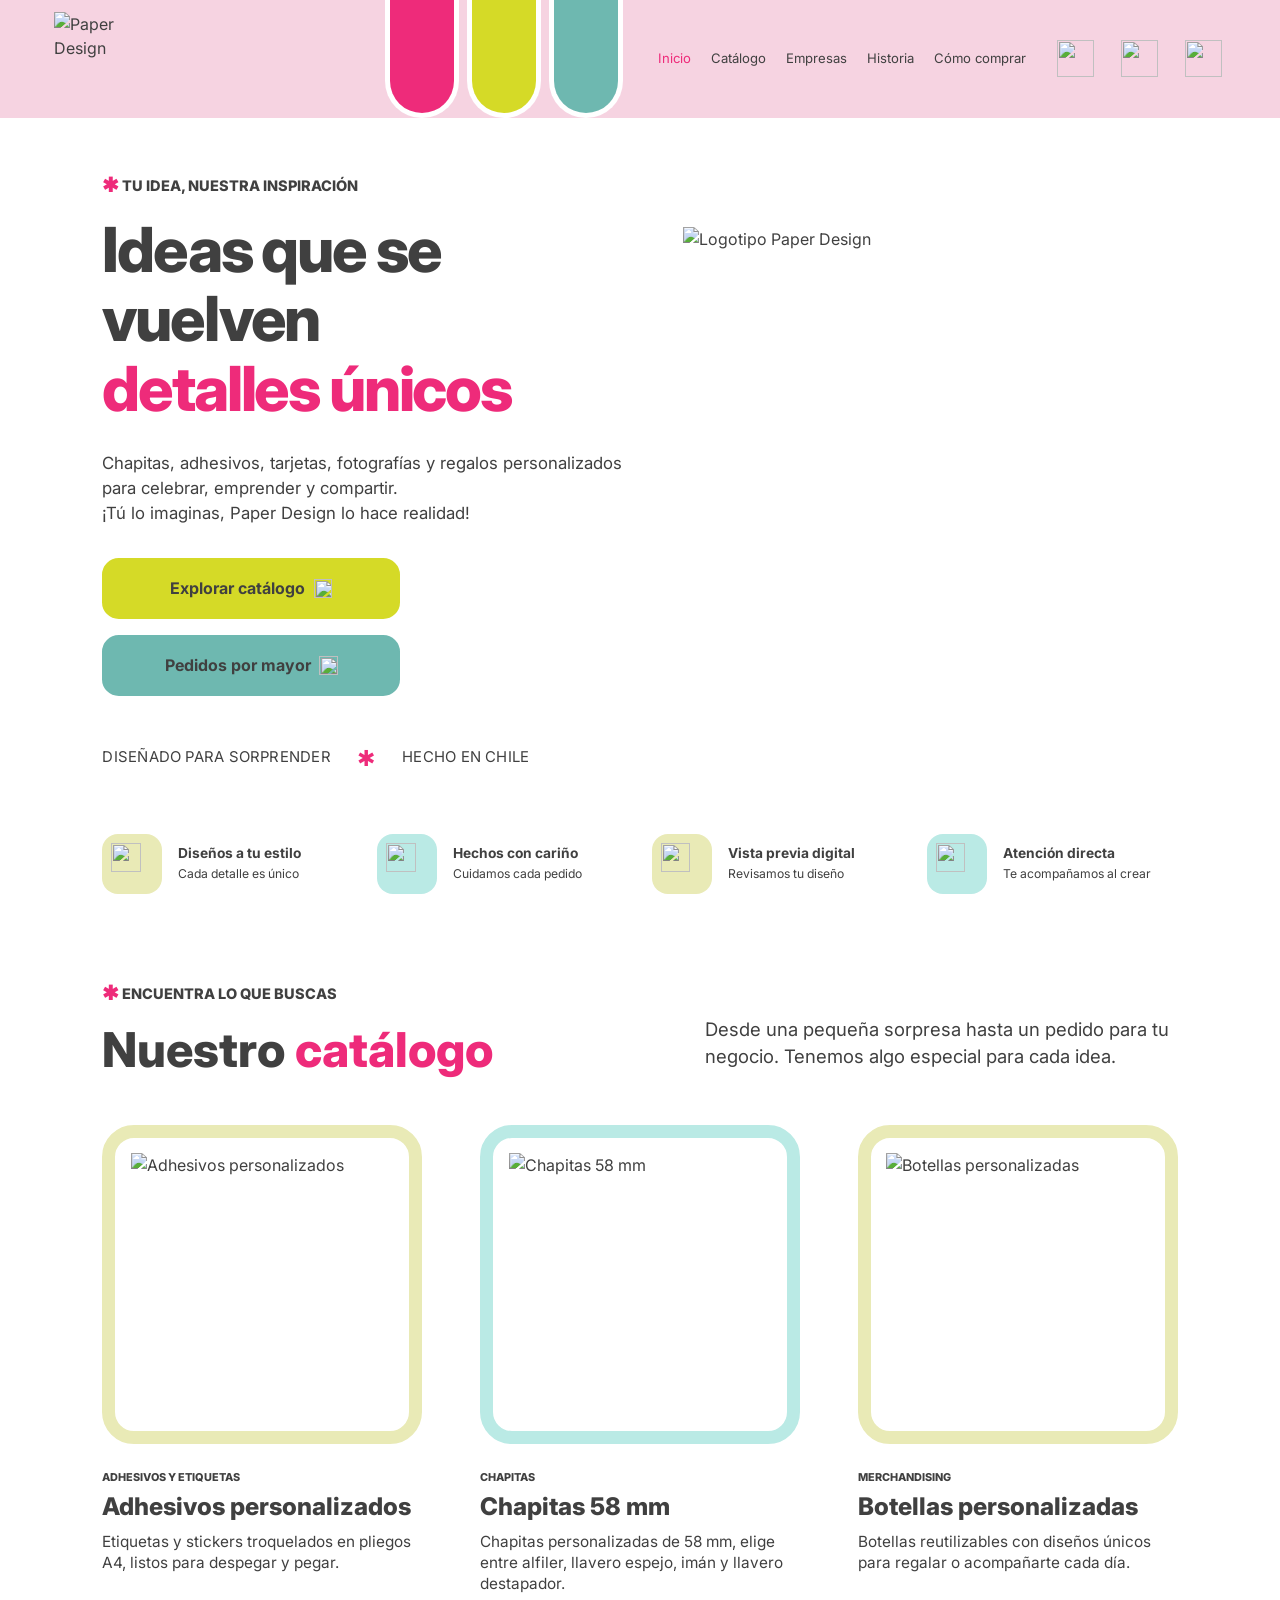
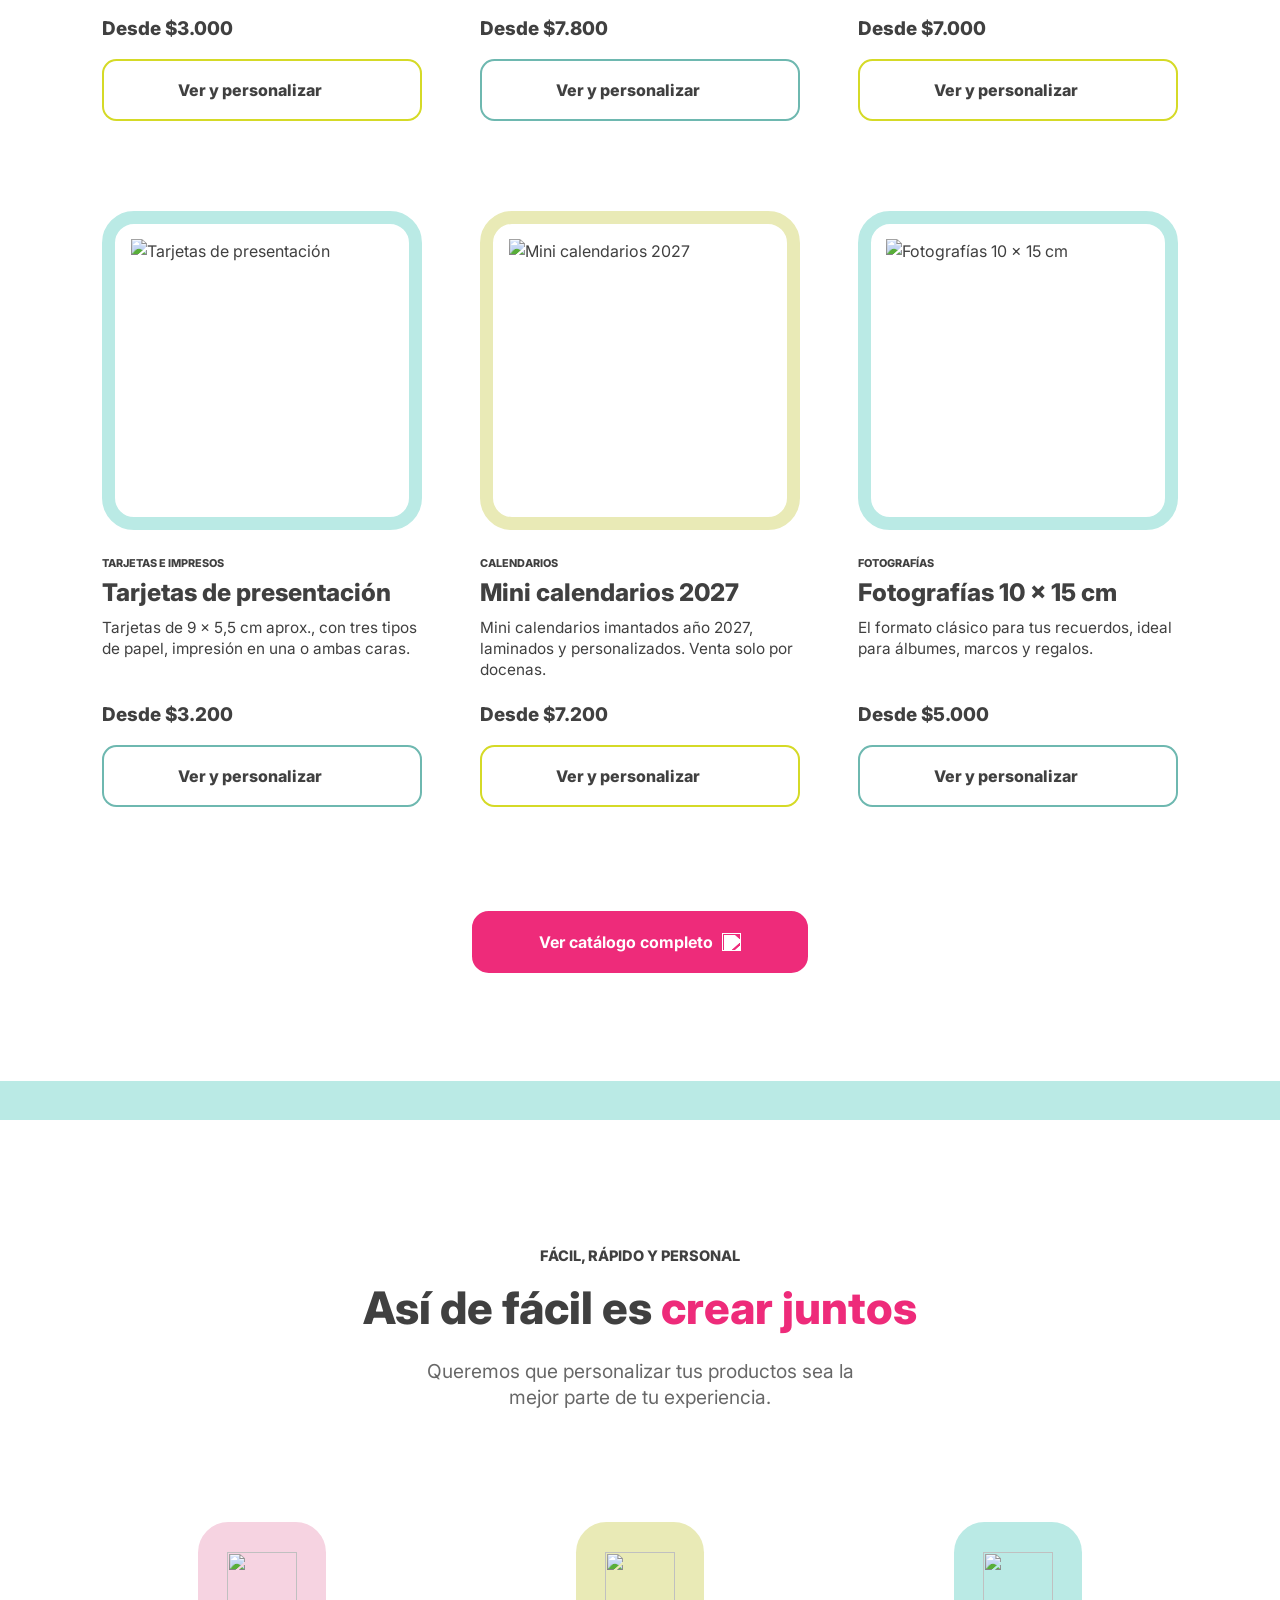
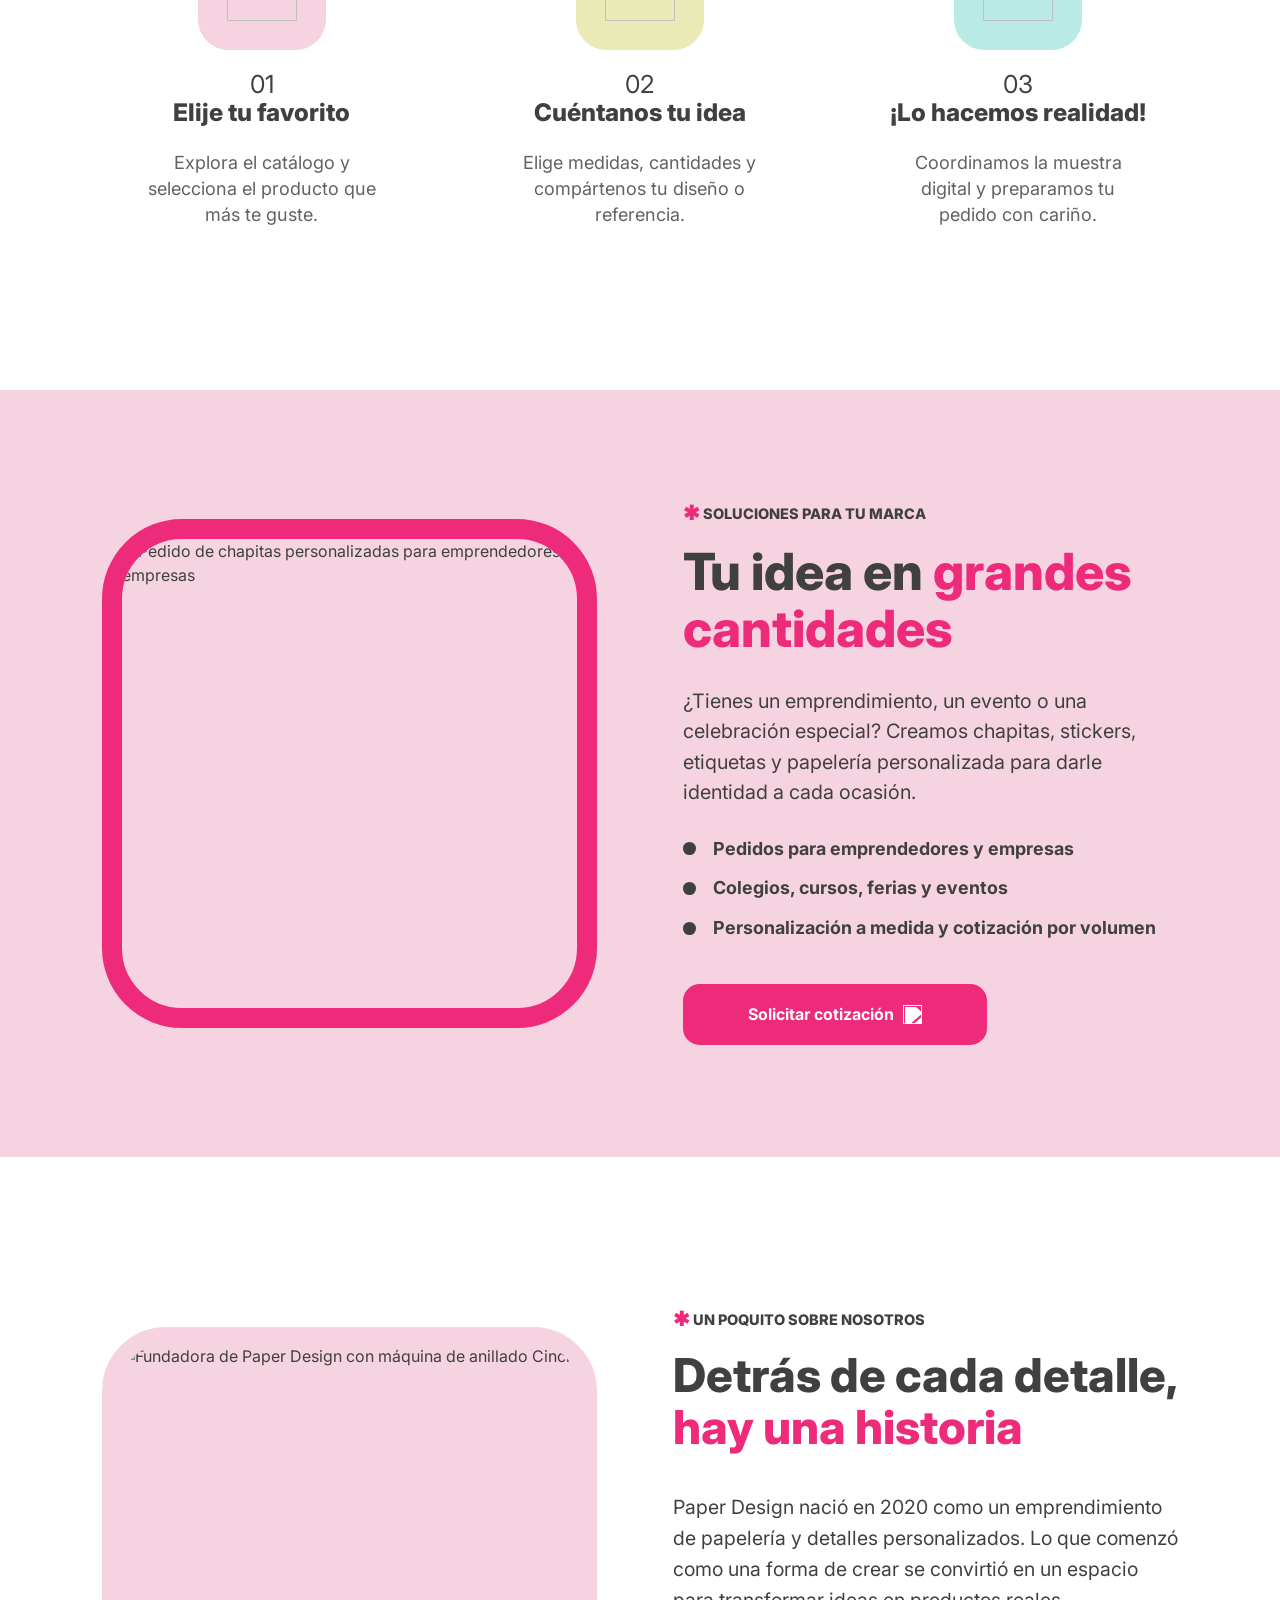
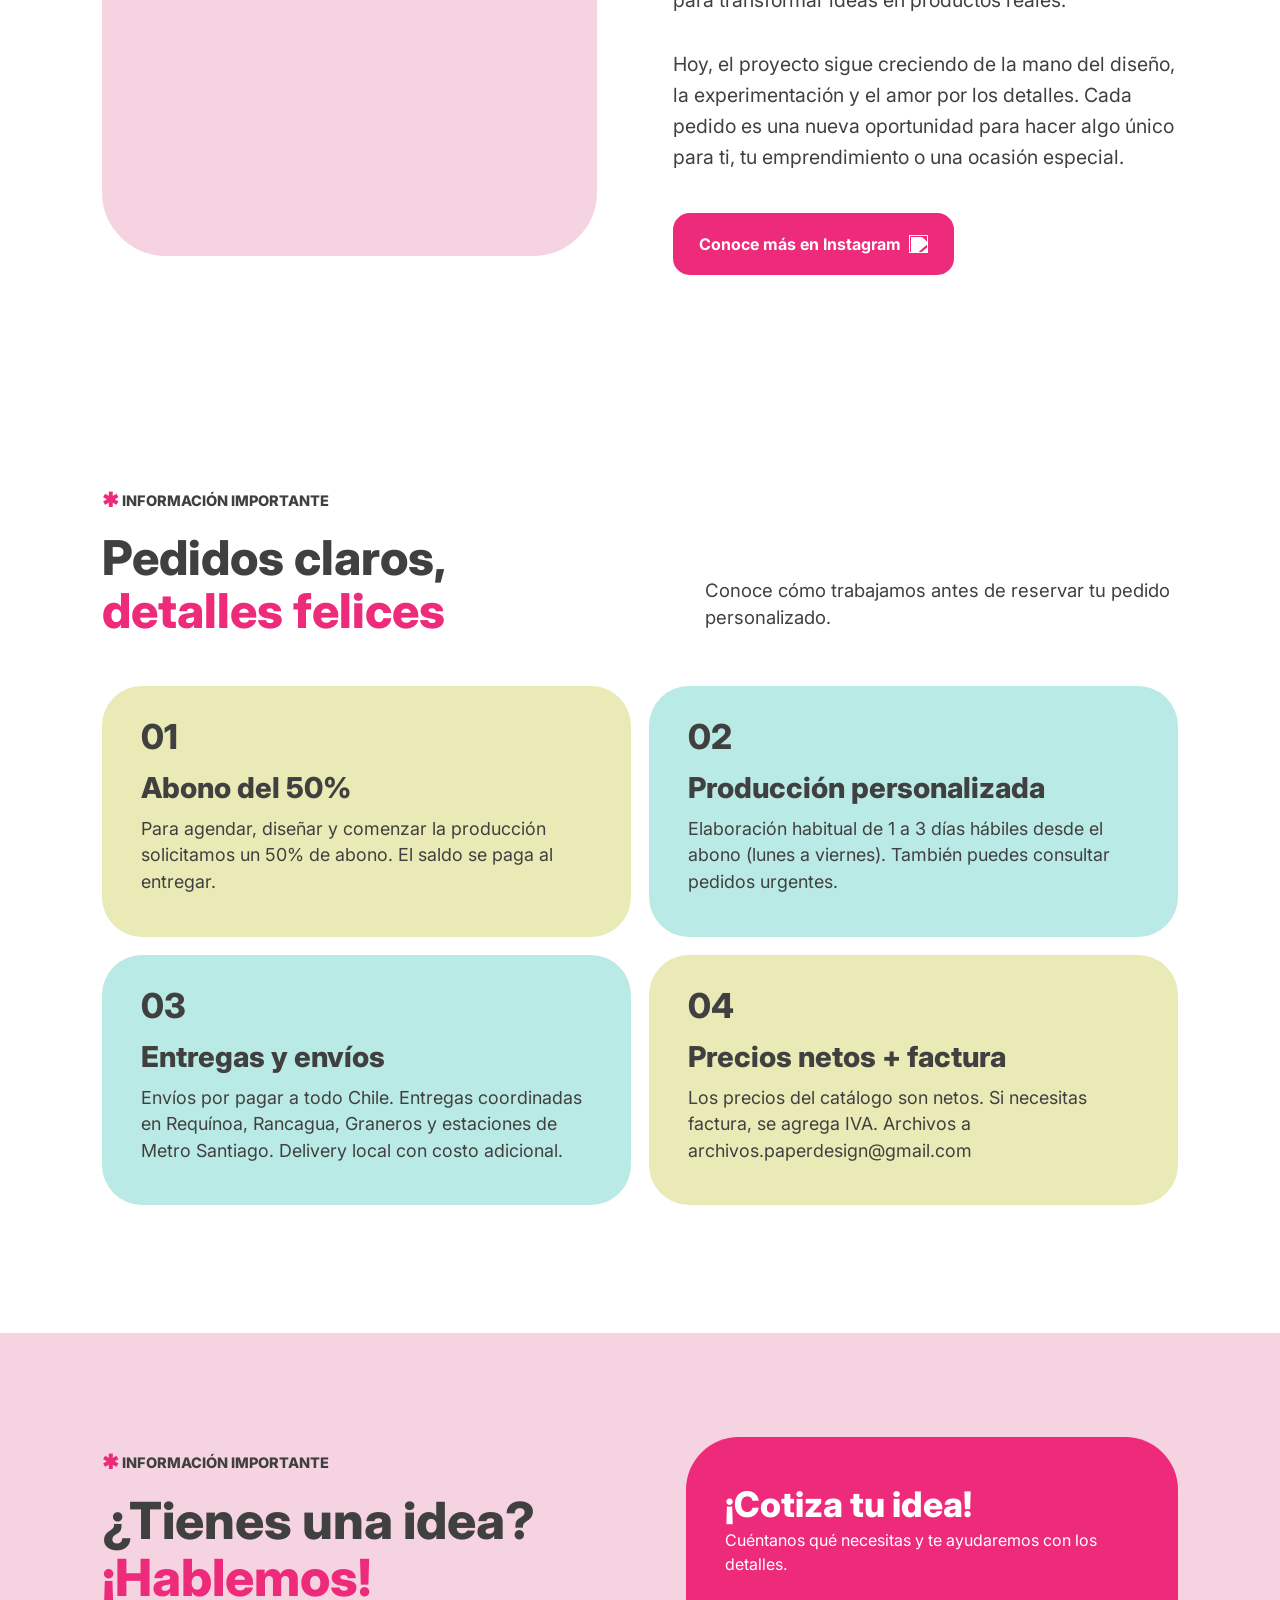
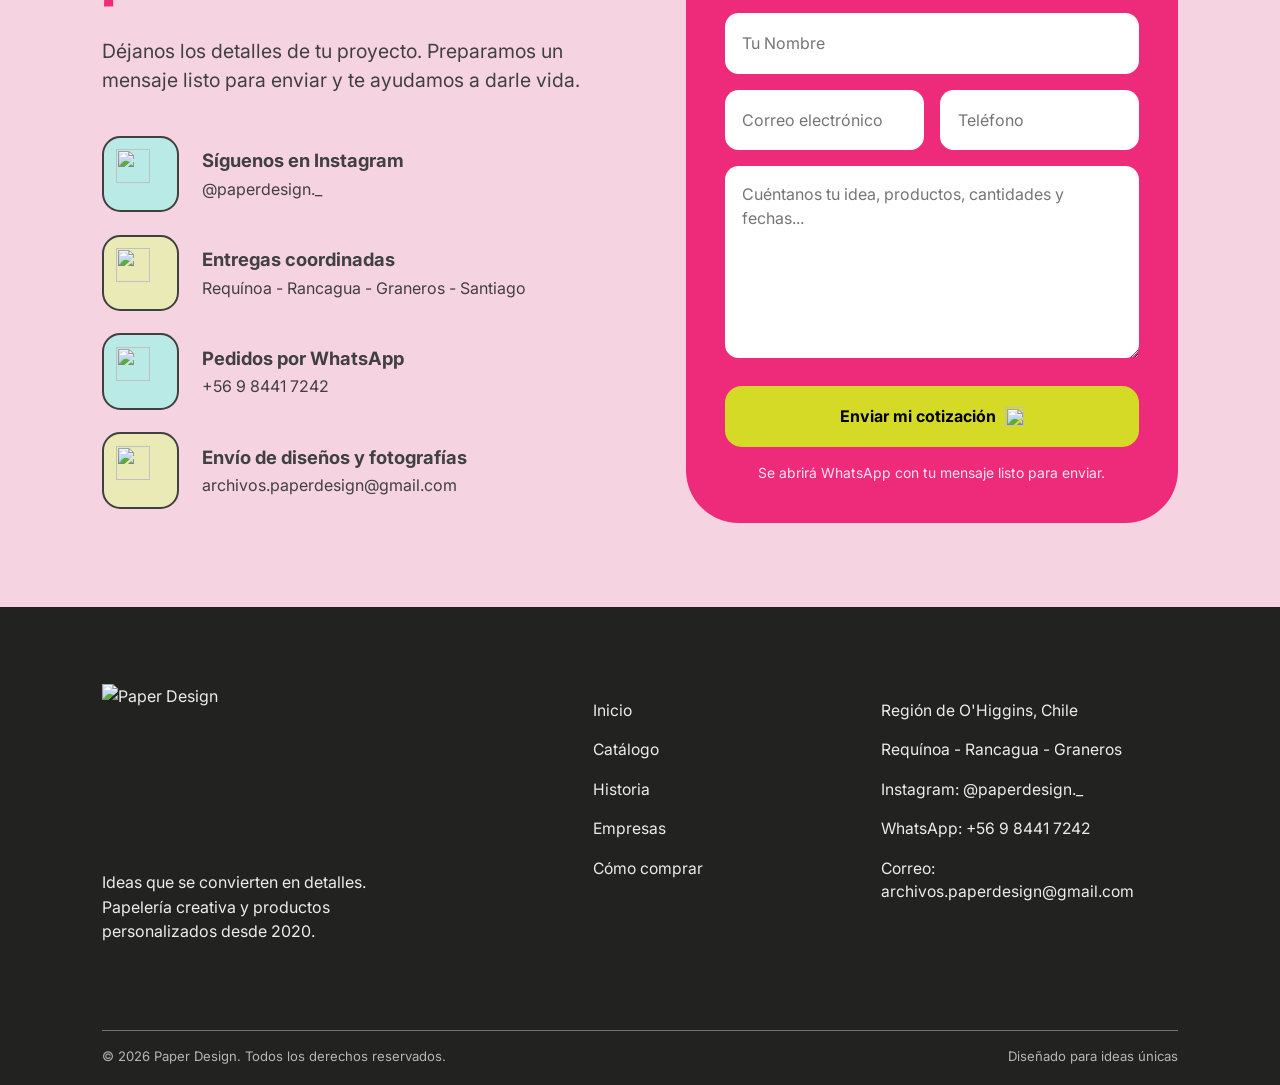
==== index.html @ 9eb29b2c "Examen Renata Arévalo Adjunto archivos de examen para Github Pages" ====
<!DOCTYPE html>
<html lang="es-CL">
<head>
  <meta charset="UTF-8">
  <meta name="viewport" content="width=device-width, initial-scale=1.0">
  <meta name="theme-color" content="#F6D3E1">
  <meta name="description" content="Paper Design, papelería creativa y productos personalizados desde 2020.">
  <title>Paper Design</title>
  <link rel="preconnect" href="https://fonts.googleapis.com">
  <link rel="preconnect" href="https://fonts.gstatic.com" crossorigin>
  <link href="https://fonts.googleapis.com/css2?family=Inter:wght@400;500;600;700;800;900&display=swap" rel="stylesheet">
  <link rel="stylesheet" href="style.css">
  <script src="script.js" defer></script>
</head>
<body>
  <a class="skip-link" href="#principal">Ir al contenido principal</a>
  <header class="site-header" id="cabecera">
    <div class="header-content">
      <a class="brand" href="#inicio" aria-label="Paper Design, inicio"><img src="assets/marca/logo-paper-design.png" alt="Paper Design"></a>
      <div class="header-tabs" aria-hidden="true"><span class="header-tab pink"></span><span class="header-tab yellow"></span><span class="header-tab blue"></span></div>
      <nav class="header-links" aria-label="Navegación principal">
        <a href="#inicio">Inicio</a><a href="#catalogo">Catálogo</a><a href="#empresas">Empresas</a><a href="#historia">Historia</a><a href="#como-comprar">Cómo comprar</a>
      </nav>
      <div class="header-icons">
        <button class="icon-control" type="button" id="search-open" aria-label="Buscar productos" title="Buscar productos"><img src="assets/iconos/lupa.png" alt=""></button>
        <button class="icon-control bag-control" type="button" id="quote-open" aria-label="Ver cotización" title="Ver cotización"><img src="assets/iconos/compras.png" alt=""><span id="cart-count" class="cart-count" hidden>0</span></button>
        <button class="icon-control" type="button" id="menu-open" aria-label="Abrir menú" aria-expanded="false" title="Menú"><img src="assets/iconos/hamburguesa.png" alt=""></button>
      </div>
    </div>
    <nav class="menu-panel" id="menu-panel" aria-label="Menú desplegable" hidden>
      <a href="#inicio">Inicio</a><a href="#catalogo">Catálogo</a><a href="#empresas">Empresas</a><a href="#historia">Historia</a><a href="#como-comprar">Cómo comprar</a>
    </nav>
  </header>

  <main id="principal">
    <div class="page-view" id="page-home" data-view="inicio">
      <section class="hero container" id="portada">
        <div class="hero-copy">
          <p class="kicker"><span class="asterisk-inline">✱</span> TU IDEA, NUESTRA INSPIRACIÓN</p>
          <h1>Ideas que se vuelven<br><span>detalles únicos</span></h1>
          <p class="hero-paragraph">Chapitas, adhesivos, tarjetas, fotografías y regalos personalizados para celebrar, emprender y compartir.<br>¡Tú lo imaginas, Paper Design lo hace realidad!</p>
          <div class="hero-actions">
            <a class="button solid-yellow" href="#catalogo">Explorar catálogo <img src="assets/iconos/flecha.png" alt=""></a>
            <a class="button solid-blue" href="#empresas">Pedidos por mayor <img src="assets/iconos/flecha.png" alt=""></a>
          </div>
          <p class="hero-epilogue">DISEÑADO PARA SORPRENDER <span>✱</span> HECHO EN CHILE</p>
        </div>
        <div class="hero-logo"><img src="assets/marca/logo-paper-design-4k.webp" alt="Logotipo Paper Design" width="4096" height="4096" fetchpriority="high" decoding="async"></div>
      </section>

      <section class="benefits container" aria-label="Nuestros valores">
        <div class="benefit"><span class="mini-icon yellow"><img src="assets/iconos/perfil.png" alt=""></span><div><strong>Diseños a tu estilo</strong><p>Cada detalle es único</p></div></div>
        <div class="benefit"><span class="mini-icon blue"><img src="assets/iconos/carino.png" alt=""></span><div><strong>Hechos con cariño</strong><p>Cuidamos cada pedido</p></div></div>
        <div class="benefit"><span class="mini-icon yellow"><img src="assets/iconos/revision.png" alt=""></span><div><strong>Vista previa digital</strong><p>Revisamos tu diseño</p></div></div>
        <div class="benefit"><span class="mini-icon blue"><img src="assets/iconos/conjunto.png" alt=""></span><div><strong>Atención directa</strong><p>Te acompañamos al crear</p></div></div>
      </section>

      <section class="catalog-block container" id="catalogo-destacado">
        <div class="section-title-row"><div><p class="kicker"><span class="asterisk-inline">✱</span> ENCUENTRA LO QUE BUSCAS</p><h2>Nuestro <span>catálogo</span></h2></div><p>Desde una pequeña sorpresa hasta un pedido para tu negocio. Tenemos algo especial para cada idea.</p></div>
        <div class="product-grid" id="home-products"></div>
        <div class="center-action"><a class="button solid-pink" href="#catalogo">Ver catálogo completo <img src="assets/iconos/flecha.png" alt=""></a></div>
      </section>

      <div class="turquoise-divider" aria-hidden="true"></div>

      <section class="process-section container" id="proceso">
        <p class="kicker">FÁCIL, RÁPIDO Y PERSONAL</p>
        <h2>Así de fácil es <span>crear juntos</span></h2>
        <p class="section-subtitle">Queremos que personalizar tus productos sea la<br> mejor parte de tu experiencia.</p>
        <div class="process-grid">
          <article class="process-step"><span class="process-icon rose"><img src="assets/iconos/elegir.png" alt=""></span><span class="process-number">01</span><h3>Elije tu favorito</h3><p>Explora el catálogo y selecciona el producto que más te guste.</p></article>
          <article class="process-step"><span class="process-icon yellow"><img src="assets/iconos/idear.png" alt=""></span><span class="process-number">02</span><h3>Cuéntanos tu idea</h3><p>Elige medidas, cantidades y compártenos tu diseño o referencia.</p></article>
          <article class="process-step"><span class="process-icon blue"><img src="assets/iconos/crear.png" alt=""></span><span class="process-number">03</span><h3>¡Lo hacemos realidad!</h3><p>Coordinamos la muestra digital y preparamos tu pedido con cariño.</p></article>
        </div>
      </section>

      <section class="enterprise-section" id="empresas">
        <div class="container enterprise-grid">
          <div class="enterprise-image"><img src="assets/marca/empresas-chapitas.png" alt="Pedido de chapitas personalizadas para emprendedores y empresas" loading="lazy"></div>
          <div class="enterprise-text"><p class="kicker"><span class="asterisk-inline">✱</span> SOLUCIONES PARA TU MARCA</p><h2>Tu idea en <span>grandes cantidades</span></h2><p>¿Tienes un emprendimiento, un evento o una celebración especial? Creamos chapitas, stickers, etiquetas y papelería personalizada para darle identidad a cada ocasión.</p><ul><li>Pedidos para emprendedores y empresas</li><li>Colegios, cursos, ferias y eventos</li><li>Personalización a medida y cotización por volumen</li></ul><a class="button solid-pink" href="#contacto">Solicitar cotización <img src="assets/iconos/flecha.png" alt=""></a></div>
        </div>
      </section>

      <section class="story-section container" id="historia">
        <div class="story-image"><img src="assets/marca/historia-renata.png" alt="Fundadora de Paper Design con máquina de anillado Cinch" loading="lazy"></div>
        <div class="story-text"><p class="kicker"><span class="asterisk-inline">✱</span> UN POQUITO SOBRE NOSOTROS</p><h2>Detrás de cada detalle,<br><span>hay una historia</span></h2><p>Paper Design nació en 2020 como un emprendimiento de papelería y detalles personalizados. Lo que comenzó como una forma de crear se convirtió en un espacio para transformar ideas en productos reales.</p><p>Hoy, el proyecto sigue creciendo de la mano del diseño, la experimentación y el amor por los detalles. Cada pedido es una nueva oportunidad para hacer algo único para ti, tu emprendimiento o una ocasión especial.</p><a class="button solid-pink" href="https://www.instagram.com/paperdesign._/" target="_blank" rel="noopener noreferrer">Conoce más en Instagram <img src="assets/iconos/flecha.png" alt=""></a></div>
      </section>

      <section class="buying-section container" id="como-comprar">
        <div class="section-title-row"><div><p class="kicker"><span class="asterisk-inline">✱</span> INFORMACIÓN IMPORTANTE</p><h2>Pedidos claros,<br><span>detalles felices</span></h2></div><p>Conoce cómo trabajamos antes de reservar tu pedido personalizado.</p></div>
        <div class="buying-grid">
          <article class="buying-card yellow"><span>01</span><h3>Abono del 50%</h3><p>Para agendar, diseñar y comenzar la producción solicitamos un 50% de abono. El saldo se paga al entregar.</p></article>
          <article class="buying-card blue"><span>02</span><h3>Producción personalizada</h3><p>Elaboración habitual de 1 a 3 días hábiles desde el abono (lunes a viernes). También puedes consultar pedidos urgentes.</p></article>
          <article class="buying-card blue"><span>03</span><h3>Entregas y envíos</h3><p>Envíos por pagar a todo Chile. Entregas coordinadas en Requínoa, Rancagua, Graneros y estaciones de Metro Santiago. Delivery local con costo adicional.</p></article>
          <article class="buying-card yellow"><span>04</span><h3>Precios netos + factura</h3><p>Los precios del catálogo son netos. Si necesitas factura, se agrega IVA. Archivos a archivos.paperdesign@gmail.com</p></article>
        </div>
      </section>
    </div>

    <div class="page-view" id="page-catalog" data-view="catalogo" hidden>
      <section class="catalog-block container full-catalog">
        <div class="section-title-row"><div><p class="kicker"><span class="asterisk-inline">✱</span> ENCUENTRA LO QUE BUSCAS</p><h1>Nuestro <span>catálogo</span></h1></div><p>Desde una pequeña sorpresa hasta un pedido para tu negocio. Tenemos algo especial para cada idea.</p></div>
        <div class="product-grid" id="catalog-products"></div>
      </section>
    </div>

    <div class="page-view" id="page-product" data-view="producto" hidden>
      <section class="product-detail container">
        <div class="detail-layout">
          <div class="detail-image-frame"><img id="detail-image" src="assets/productos/10.png" alt="Adhesivos personalizados"></div>
          <div class="detail-info"><h1 id="detail-title">Adhesivos Personalizados</h1><p id="detail-description" class="detail-description"></p><div id="detail-options" class="detail-options"></div><div class="detail-purchase"><div><span>Precio estimado</span><strong id="detail-price">$4.000</strong></div><button class="button solid-yellow" type="button" id="detail-add">Añadir a cotización</button></div><small id="detail-helper">Valor estimado del conjunto seleccionado.</small></div>
        </div>
      </section>
    </div>

    <section class="contact-section" id="contacto">
      <div class="container contact-grid">
        <div class="contact-text"><p class="kicker"><span class="asterisk-inline">✱</span> INFORMACIÓN IMPORTANTE</p><h2>¿Tienes una idea?<br><span>¡Hablemos!</span></h2><p>Déjanos los detalles de tu proyecto. Preparamos un mensaje listo para enviar y te ayudamos a darle vida.</p>
          <div class="contact-details">
            <a href="https://www.instagram.com/paperdesign._/" target="_blank" rel="noopener noreferrer"><span class="contact-icon blue"><img src="assets/iconos/instagram.png" alt=""></span><span><strong>Síguenos en Instagram</strong><small>@paperdesign._</small></span></a>
            <div><span class="contact-icon yellow"><img src="assets/iconos/ubicacion.png" alt=""></span><span><strong>Entregas coordinadas</strong><small>Requínoa - Rancagua - Graneros - Santiago</small></span></div>
            <a href="https://wa.me/56984417242" target="_blank" rel="noopener noreferrer"><span class="contact-icon blue"><img src="assets/iconos/whatsapp.png" alt=""></span><span><strong>Pedidos por WhatsApp</strong><small>+56 9 8441 7242</small></span></a>
            <a href="mailto:archivos.paperdesign@gmail.com"><span class="contact-icon yellow"><img src="assets/iconos/gmail.png" alt=""></span><span><strong>Envío de diseños y fotografías</strong><small>archivos.paperdesign@gmail.com</small></span></a>
          </div>
        </div>
        <form class="contact-form" id="contact-form">
          <h3>¡Cotiza tu idea!</h3><p>Cuéntanos qué necesitas y te ayudaremos con los detalles.</p>
          <label for="contact-name" class="sr-only">Tu nombre</label><input id="contact-name" type="text" autocomplete="name" name="nombre" required placeholder="Tu Nombre">
          <div class="form-row"><label class="sr-only" for="contact-email">Correo electrónico</label><input id="contact-email" name="email" type="email" autocomplete="email" required placeholder="Correo electrónico"><label class="sr-only" for="contact-phone">Teléfono</label><input id="contact-phone" name="telefono" type="tel" autocomplete="tel" placeholder="Teléfono"></div>
          <label for="contact-message" class="sr-only">Cuéntanos tu idea</label><textarea id="contact-message" name="mensaje" rows="5" required placeholder="Cuéntanos tu idea, productos, cantidades y fechas..."></textarea>
          <button class="button solid-yellow" type="submit">Enviar mi cotización <img src="assets/iconos/flecha.png" alt=""></button>
          <p class="form-note">Se abrirá WhatsApp con tu mensaje listo para enviar.</p>
        </form>
      </div>
    </section>
  </main>

  <footer class="site-footer">
    <div class="container footer-grid"><div class="footer-brand"><a href="#inicio" aria-label="Paper Design, inicio"><img src="assets/marca/logo-paper-design.png" alt="Paper Design"></a><p>Ideas que se convierten en detalles.<br>Papelería creativa y productos<br>personalizados desde 2020.</p></div><nav class="footer-col" aria-label="Enlaces"><a href="#inicio">Inicio</a><a href="#catalogo">Catálogo</a><a href="#historia">Historia</a><a href="#empresas">Empresas</a><a href="#como-comprar">Cómo comprar</a></nav><div class="footer-col"><span>Región de O'Higgins, Chile</span><span>Requínoa - Rancagua - Graneros</span><a href="https://www.instagram.com/paperdesign._/" target="_blank" rel="noopener noreferrer">Instagram: @paperdesign._</a><a href="https://wa.me/56984417242" target="_blank" rel="noopener noreferrer">WhatsApp: +56 9 8441 7242</a><a href="mailto:archivos.paperdesign@gmail.com">Correo: archivos.paperdesign@gmail.com</a></div></div>
    <div class="container footer-bottom"><span>© 2026 Paper Design. Todos los derechos reservados.</span><span>Diseñado para ideas únicas</span></div>
  </footer>

  <div class="overlay" id="search-modal" hidden><div class="overlay-bg" data-close="search"></div><section class="search-dialog" role="dialog" aria-modal="true" aria-labelledby="search-title"><div class="dialog-heading"><h2 id="search-title">Buscar productos</h2><button type="button" class="close-control" data-close="search" aria-label="Cerrar">×</button></div><input type="search" id="search-input" placeholder="¿Qué estás buscando?" aria-label="Buscar productos"><div id="search-results" class="search-results"></div></section></div>
  <div class="overlay" id="quote-modal" hidden><div class="overlay-bg" data-close="quote"></div><aside class="quote-dialog" role="dialog" aria-modal="true" aria-labelledby="quote-title"><div class="dialog-heading"><h2 id="quote-title">Mi cotización</h2><button type="button" class="close-control" data-close="quote" aria-label="Cerrar">×</button></div><div id="quote-items" class="quote-items"></div><div class="quote-summary"><div class="quote-total"><span>Total estimado</span><strong id="quote-total">$0</strong></div><label for="quote-notes">Indicaciones especiales</label><textarea id="quote-notes" rows="3" placeholder="Colores, diseños, fecha..."></textarea><button class="button solid-yellow" type="button" id="quote-send">Enviar cotización por WhatsApp</button></div></aside></div>
  <div id="toast" class="toast" role="status" aria-live="polite" hidden></div>
</body>
</html>
---- style.css ----
:root {
  --pink: #EE2B7A;
  --yellow: #D5DA27;
  --blue: #6EB8B0;
  --rose: #F6D3E1;
  --pale-yellow: #E9EAB6;
  --pale-blue: #BAEAE5;
  --ink: #404040;
  --white: #FFFFFF;
  --font-text: 'Inter', Arial, sans-serif;
  --font-heading: 'Inter', Arial, sans-serif;
  --max-width: 88rem;
  --header-height: 7.35rem;
}
*, *::before, *::after { box-sizing: border-box; }
html { scroll-behavior: smooth; scroll-padding-top: calc(var(--header-height) + 1.2rem); }
body { margin: 0; color: var(--ink); background: var(--white); font: 400 1rem/1.5 var(--font-text); }
button, input, textarea { font: inherit; }
button { cursor: pointer; }
a { color: inherit; text-decoration: none; }
img { display: block; max-width: 100%; }
h1, h2, h3, p { margin-top: 0; }
h1, h2, h3 { line-height: 1.12; }
[hidden] { display: none !important; }
.container { width: min(calc(100% - 16%), var(--max-width)); margin-inline: auto; }
.sr-only, .skip-link:not(:focus) { position: absolute; width: 1px; height: 1px; overflow: hidden; clip: rect(0,0,0,0); white-space: nowrap; }
.skip-link:focus { position: fixed; z-index: 200; inset: 0 auto auto 0; padding: 1rem; background: var(--yellow); }
:focus-visible { outline: .18rem solid var(--pink); outline-offset: .2rem; }

.site-header { position: sticky; top: 0; width: 100%; height: var(--header-height); z-index: 100; background: var(--rose); }
.header-content { width: min(calc(100% - 8.5%), 100rem); height: 100%; margin: auto; display: flex; align-items: center; gap: 1rem; position: relative; }
.brand { display: grid; place-items: center; flex: 0 0 auto; position: relative; z-index: 3; }
.brand img { width: 5.8rem; aspect-ratio: 1; object-fit: contain; }
.header-tabs { display: flex; align-self: flex-start; position: absolute; left: 28.2%; height: 100%; gap: .48rem; }
.header-tab { display: block; width: 4.65rem; height: 100%; max-height: 9.3rem; border: .35rem solid var(--white); border-top: 0; border-radius: 0 0 3.1rem 3.1rem; }
.header-tab.pink { background: var(--pink); }
.header-tab.yellow { background: var(--yellow); }
.header-tab.blue { background: var(--blue); }
.header-links { display: flex; margin-left: auto; align-items: center; gap: clamp(.65rem, 1.55vw, 2.05rem); height: 100%; padding-right: .7rem; }
.header-links a { white-space: nowrap; font-size: clamp(.82rem, .94vw, 1rem); transition: color .18s ease; }
.header-links a:hover, .header-links a.is-current { color: var(--pink); }
.header-icons { display: flex; gap: 1.2rem; align-items: center; }
.icon-control { position: relative; display: grid; place-items: center; padding: .17rem; width: 2.8rem; height: 3rem; background: transparent; border: 0; border-radius: .4rem; transition: transform .18s, background .18s; }
.icon-control img { width: 2.3rem; height: 2.3rem; object-fit: contain; }
.icon-control:hover { transform: translateY(-.12rem); background: rgba(255,255,255,.4); }
.cart-count { position: absolute; background: var(--pink); color: white; font: 700 .68rem var(--font-text); min-width: 1.12rem; height: 1.12rem; border-radius: 50%; top: -.15rem; right: -.2rem; display: grid; place-items: center; }
.menu-panel { position: absolute; right: 3%; top: calc(100% - .3rem); width: 17rem; padding: .9rem; border: .08rem solid #ebc1d0; background: white; box-shadow: 0 .8rem 2.3rem #2020201c; border-radius: 0 0 1.5rem 1.5rem; }
.menu-panel a { display: block; padding: .7rem .85rem; border-radius: .7rem; }
.menu-panel a:hover { color: var(--pink); background: var(--rose); }

.button { border: .17rem solid transparent; display: inline-flex; align-items: center; justify-content: center; gap: .55rem; min-height: 3.85rem; padding: .95rem 1.5rem; border-radius: 1.05rem; font-weight: 700; line-height: 1.15; text-align: center; cursor: pointer; transition: background .2s ease, border-color .2s ease, transform .2s ease, box-shadow .2s ease; }
.button img { width: 1.15rem; height: 1.15rem; object-fit: contain; }
.button:hover { background: white; transform: translateY(-.11rem); }
.button:active { transform: translateY(.05rem); }
.solid-yellow { background: var(--yellow); border-color: var(--yellow); }
.solid-yellow:hover { border-color: var(--yellow); }
.solid-blue { background: var(--blue); border-color: var(--blue); }
.solid-blue:hover { border-color: var(--blue); }
.solid-pink { background: var(--pink); border-color: var(--pink); color: white; }
.solid-pink img { filter: brightness(0) invert(1); }
.solid-pink:hover { color: var(--pink); border-color: var(--pink); }
.solid-pink:hover img { filter: none; }
.kicker { color: var(--ink); font-size: .91rem; font-weight: 800; margin-bottom: 1.1rem; line-height: 1.2; }
.asterisk-inline { display: inline; font-size: 1.35em; color: var(--pink); vertical-align: -.06em; }
h1, h2, h3 { font-family: var(--font-heading); font-weight: 800; }
h1 span, h2 span { color: var(--pink); }

.hero { min-height: 0; padding-block: 3.5rem 2.7rem; display: grid; grid-template-columns: minmax(0,1fr) minmax(20rem,.95fr); align-items: center; gap: 5.5%; }
.hero h1 { margin-bottom: 1.75rem; font-size: clamp(3rem, 4.85vw, 5.45rem); letter-spacing: -.035em; }
.hero-paragraph { font-size: clamp(1.05rem, 1.2vw, 1.36rem); max-width: 40.5rem; line-height: 1.48; margin-bottom: 2rem; }
.hero-actions { display: flex; flex-direction: column; align-items: flex-start; gap: .95rem; margin-bottom: 2.8rem; }
.hero-actions .button { min-width: 18.6rem; }
.hero-epilogue { font-size: .93rem; letter-spacing: .015em; margin: 0; }
.hero-epilogue span { color: var(--pink); padding-inline: 1.4rem; font-size: 1.4rem; vertical-align: middle; }
.hero-logo { display: flex; align-items: center; justify-content: center; }
.hero-logo img { width: min(100%, 33rem); height: auto; aspect-ratio: 1 / 1; object-fit: contain; }

.benefits { padding-block: 1rem 3.1rem; display: grid; grid-template-columns: repeat(4, 1fr); gap: 1.5rem; }
.benefit { display: flex; align-items: center; gap: 1rem; min-width: 0; }
.benefit strong { display: block; font-size: clamp(.86rem, 1.04vw, 1.12rem); line-height: 1.22; }
.benefit p { font-size: clamp(.76rem, .93vw, .98rem); margin: .22rem 0 0; }
.mini-icon { width: 3.75rem; height: 3.75rem; flex: 0 0 3.75rem; display: grid; place-items: center; border-radius: 1rem; }
.mini-icon img { width: 70%; height: 70%; object-fit: contain; }
.yellow { background: var(--pale-yellow); }
.blue { background: var(--pale-blue); }
.rose { background: var(--rose); }

.section-title-row { display: flex; align-items: flex-end; justify-content: space-between; gap: 4rem; margin-bottom: 3rem; }
.section-title-row h1, .section-title-row h2 { font-size: clamp(2.8rem, 3.75vw, 4.7rem); margin: 0; }
.section-title-row > p { margin: 0 0 .45rem; font-size: 1.16rem; width: 32rem; max-width: 44%; line-height: 1.45; }
.catalog-block { padding-block: 2.4rem 6.8rem; }
.product-grid { display: grid; grid-template-columns: repeat(3, minmax(0,1fr)); gap: 5.6rem 5.45%; }
.product-card { display: flex; flex-direction: column; min-width: 0; }
.product-card-image { display: block; padding: .95rem; aspect-ratio: 1 / 1; border: .82rem solid var(--pale-yellow); border-radius: 2rem; overflow: hidden; background: white; transition: transform .22s ease, box-shadow .22s ease; }
.product-card:nth-child(even) .product-card-image { border-color: var(--pale-blue); }
.product-card-image:hover { transform: translateY(-.15rem); box-shadow: 0 .8rem 1.5rem #40404012; }
.product-card-image img { display: block; width: 100%; height: 100%; aspect-ratio: 1 / 1; object-fit: contain; transition: transform .3s ease; }
.product-card-image:hover img { transform: scale(1.05); }
.product-category { font-size: .68rem; font-weight: 800; text-transform: uppercase; margin-top: 1.55rem; margin-bottom: .5rem; }
.product-card h3 { font-size: clamp(1.35rem, 1.9vw, 2.25rem); margin: 0 0 .65rem; }
.product-card h3 a:hover { color: var(--pink); }
.product-description { font-size: clamp(.96rem, 1.05vw, 1.1rem); line-height: 1.38; margin-bottom: 1.3rem; min-height: 4.1em; }
.product-price { font-size: clamp(1.18rem, 1.42vw, 1.5rem); font-weight: 800; display: block; margin-top: auto; margin-bottom: 1rem; }
.product-cta { font-family: var(--font-text); border: .16rem solid var(--yellow); background: white; border-radius: .9rem; display: flex; align-items: center; justify-content: center; gap: .4rem; min-height: 3.85rem; font-weight: 800; transition: background .2s, transform .2s; }
.product-card:nth-child(even) .product-cta { border-color: var(--blue); }
.product-cta img { width: 1.05rem; height: 1.05rem; }
.product-cta[aria-disabled="true"] { background: #cccccc; border-color: #cccccc; color: var(--ink); cursor: not-allowed; pointer-events: none; }
.product-cta:hover, .product-cta:focus-visible { background: var(--yellow); border-color: var(--yellow); }
.product-card:nth-child(even) .product-cta:hover, .product-card:nth-child(even) .product-cta:focus-visible { background: var(--blue); border-color: var(--blue); }
.center-action { margin-top: 6.5rem; display: flex; justify-content: center; }
.center-action .button { min-width: 21rem; }
.turquoise-divider { height: 2.4rem; background: var(--pale-blue); }

.process-section { text-align: center; padding-block: 8rem 9rem; }
.process-section h2 { font-size: clamp(2.8rem, 3.45vw, 4.4rem); margin: 0 0 1.6rem; }
.section-subtitle { color: #686868; font-size: 1.2rem; margin-bottom: 7rem; line-height: 1.35; }
.process-grid { display: grid; grid-template-columns: repeat(3, 1fr); gap: 5.5%; margin: auto; max-width: 71rem; }
.process-step { display: flex; flex-direction: column; align-items: center; text-align: center; }
.process-icon { width: 8rem; height: 8rem; border-radius: 1.9rem; display: grid; place-items: center; margin-bottom: 1.2rem; }
.process-icon img { width: 4.35rem; height: 4.35rem; object-fit: contain; }
.process-number { font-size: 1.55rem; line-height: 1.2; }
.process-step h3 { font-size: clamp(1.4rem, 1.9vw, 2.1rem); margin: 0 0 1.4rem; }
.process-step p { max-width: 15.6rem; font-size: 1.13rem; line-height: 1.45; color: #626262; }

.enterprise-section { background: var(--rose); padding: 7rem 0; }
.enterprise-grid { display: grid; grid-template-columns: 1fr 1fr; align-items: center; gap: 8%; }
.enterprise-image { border: 1.25rem solid var(--pink); border-radius: 5rem; overflow: hidden; aspect-ratio: 1 / 1.03; }
.enterprise-image img { width: 100%; height: 100%; object-fit: cover; }
.enterprise-text h2 { font-size: clamp(2.8rem, 4vw, 5rem); margin: 0 0 1.8rem; }
.enterprise-text > p:not(.kicker) { font-size: 1.24rem; line-height: 1.52; margin-bottom: 1.8rem; max-width: 39rem; }
.enterprise-text ul { list-style: none; padding: 0; margin: 0 0 2.6rem; }
.enterprise-text li { position: relative; padding-left: 1.9rem; font-weight: 700; font-size: 1.12rem; margin-bottom: .8rem; }
.enterprise-text li::before { content: ''; position: absolute; width: .8rem; height: .8rem; border-radius: 50%; background: var(--ink); left: 0; top: .42rem; }
.enterprise-text .button { min-width: 19rem; }

.story-section { display: grid; grid-template-columns: minmax(0,.98fr) minmax(0,1fr); align-items: center; gap: 7%; padding-block: 9.4rem; }
.story-image { background: var(--rose); border: 1.1rem solid var(--rose); border-radius: 4rem; overflow: hidden; aspect-ratio: 1 / 1.07; }
.story-image img { width: 100%; height: 100%; object-fit: cover; object-position: center center; }
.story-text h2 { font-size: clamp(2.7rem, 3.65vw, 4.65rem); margin-bottom: 2.4rem; }
.story-text p:not(.kicker) { font-size: 1.22rem; line-height: 1.6; margin-bottom: 2rem; }
.story-text .button { margin-top: .5rem; }

.buying-section { padding-block: 4rem 8rem; }
.buying-grid { display: grid; grid-template-columns: repeat(2,minmax(0,1fr)); gap: 1.15rem; }
.buying-card { padding: 2.1rem 2.4rem 2.6rem; border-radius: 2.5rem; min-height: 14rem; }
.buying-card > span { display: block; font: 800 2.15rem/1 var(--font-heading); margin-bottom: 1.1rem; }
.buying-card h3 { font-size: 1.8rem; margin: 0 0 .75rem; }
.buying-card p { font-size: 1.12rem; line-height: 1.47; margin: 0; }

.full-catalog { padding-top: 7.8rem; padding-bottom: 8rem; }
.full-catalog .product-grid { margin-top: 5rem; }
.product-detail { padding-block: 8rem 6.5rem; }
.detail-layout { display: grid; grid-template-columns: 46% minmax(0,1fr); gap: 9%; align-items: start; }
.detail-image-frame { aspect-ratio: 1 / 1; border: 1.2rem solid var(--rose); border-radius: 4rem; overflow: hidden; background: white; padding: .7rem; }
.detail-image-frame img { display: block; width: 100%; height: 100%; aspect-ratio: 1 / 1; object-fit: contain; }
.detail-info h1 { font-size: clamp(2.4rem, 3.35vw, 4.2rem); margin: 0 0 1.75rem; }
.detail-description { font-size: clamp(1.04rem, 1.22vw, 1.25rem); margin-bottom: 2rem; line-height: 1.47; }
.detail-fieldset { margin: 0 0 2.2rem; border: 0; padding: 0; min-width: 0; }
.detail-fieldset legend { color: var(--pink); font-size: 1.28rem; font-weight: 800; margin-bottom: .75rem; padding: 0; }
.option-row { display: flex; flex-wrap: wrap; gap: .5rem; }
.option-btn { border: .13rem solid var(--pink); padding: .7rem .83rem; min-height: 3rem; background: white; color: var(--pink); border-radius: .86rem; font-size: .97rem; line-height: 1.05; transition: background .15s, color .15s; }
.option-btn:hover { background: var(--rose); }
.option-btn.is-selected { background: var(--pink); color: white; }
.option-btn.is-selected:hover { background: #da1463; }
.detail-purchase { display: flex; align-items: flex-end; justify-content: space-between; gap: 1.2rem; margin-top: 3.8rem; }
.detail-purchase div > span { display: block; font-size: 1.22rem; color: var(--pink); font-weight: 800; }
.detail-purchase strong { display: block; font: 800 clamp(2.6rem,3.2vw,4.1rem)/1 var(--font-heading); }
.detail-purchase .button { min-width: 15rem; }
.detail-info small { display: block; margin-top: 1rem; color: #777; font-size: .81rem; }

.contact-section { background: var(--rose); padding: 6.5rem 0 5.3rem; }
.contact-grid { display: grid; grid-template-columns: 1fr minmax(0, .95fr); gap: 6.2%; align-items: center; }
.contact-text h2 { font-size: clamp(3rem, 4vw, 5.15rem); margin: 0 0 1.9rem; }
.contact-text > p:not(.kicker) { font-size: 1.22rem; max-width: 33rem; line-height: 1.5; margin-bottom: 2.5rem; }
.contact-details { display: flex; flex-direction: column; gap: 1.38rem; }
.contact-details > div, .contact-details > a { display: flex; align-items: center; gap: 1.4rem; }
.contact-details > a:hover strong, .contact-details > a:hover small { color: var(--pink); }
.contact-icon { width: 4.8rem; height: 4.8rem; border: .18rem solid var(--ink); border-radius: 1.15rem; flex: 0 0 4.8rem; display: grid; place-items: center; }
.contact-icon img { width: 68%; height: 68%; object-fit: contain; }
.contact-details strong { display: block; font-size: 1.15rem; margin-bottom: .1rem; }
.contact-details small { display: block; font-size: 1rem; overflow-wrap: anywhere; }
.contact-form { background: var(--pink); padding: 3rem 2.4rem 2.4rem; color: white; border-radius: 3.3rem; }
.contact-form h3 { font-size: clamp(2.2rem, 2.7vw, 3.4rem); margin: 0; }
.contact-form > p:not(.form-note) { margin: .2rem 0 2.3rem; }
.contact-form input, .contact-form textarea, .quote-summary textarea, .search-dialog input { display: block; width: 100%; border: 0; border-radius: .85rem; padding: 1rem 1.1rem; color: var(--ink); background: white; outline-offset: .2rem; }
.contact-form input { height: 3.8rem; margin-bottom: 1rem; }
.form-row { display: grid; grid-template-columns: 1fr 1fr; gap: 1rem; }
.contact-form textarea { resize: vertical; min-height: 12rem; margin-bottom: 1.7rem; }
.contact-form .button { width: 100%; }
.contact-form .form-note { font-size: .87rem; margin: 1rem 0 0; text-align: center; color: #ffe5f0; }

.site-footer { background: #222321; color: #ececec; padding: 4.8rem 0 1.1rem; }
.footer-grid { display: grid; grid-template-columns: 1.4fr .72fr 1fr; gap: 7%; padding-bottom: 4.4rem; }
.footer-brand img { width: 10.5rem; height: 10.5rem; object-fit: contain; margin-bottom: 1.1rem; }
.footer-brand p { font-size: 1rem; line-height: 1.55; }
.footer-col { display: flex; flex-direction: column; gap: 1rem; padding-top: .9rem; font-size: .98rem; }
.footer-col a:hover { color: var(--pink); }
.footer-bottom { display: flex; justify-content: space-between; gap: 1rem; border-top: .08rem solid #747474; padding-top: 1rem; font-size: .82rem; color: #b6b6b6; }

.overlay { position: fixed; inset: 0; z-index: 200; display: flex; align-items: flex-start; justify-content: center; }
.overlay-bg { position: absolute; inset: 0; background: #2020208f; }
.search-dialog, .quote-dialog { background: white; position: relative; z-index: 1; box-shadow: 0 1rem 4rem #0003; }
.search-dialog { border-radius: 1.8rem; padding: 2rem; margin: min(15vh, 8rem) 1.2rem; width: min(94vw, 43rem); max-height: 75vh; overflow: auto; }
.dialog-heading { display: flex; align-items: center; justify-content: space-between; margin-bottom: 1.3rem; gap: 1rem; }
.dialog-heading h2 { font-size: 2.3rem; margin: 0; }
.close-control { font-size: 2.2rem; background: var(--rose); border: 0; border-radius: .7rem; width: 2.9rem; height: 2.9rem; line-height: 1; }
.search-dialog input { background: #f5f5f5; border: .1rem solid #ddd; margin-bottom: 1rem; }
.search-results { display: grid; gap: .6rem; }
.search-result { display: flex; gap: .85rem; align-items: center; padding: .5rem; border-radius: .85rem; }
.search-result:hover { background: var(--rose); }
.search-result img { width: 4.5rem; height: 4.5rem; object-fit: contain; }
.search-result strong, .search-result small { display: block; }
.search-result small { color: #707070; }
.quote-dialog { margin-left: auto; width: min(31rem, 100vw); height: 100vh; padding: 2rem; display: flex; flex-direction: column; overflow: auto; }
.quote-items { flex: 1; overflow: auto; }
.quote-item { display: grid; grid-template-columns: 5rem 1fr auto; gap: .8rem; align-items: center; padding: .8rem 0; border-bottom: .07rem solid #ddd; }
.quote-item img { width: 5rem; height: 5rem; object-fit: contain; }
.quote-item p { margin: .12rem 0; font-size: .8rem; color: #777; }
.quote-item strong { display: block; }
.quote-remove { background: transparent; border: 0; color: var(--pink); font-size: 1.8rem; }
.quote-empty { margin-block: 5rem; text-align: center; }
.quote-empty h3 { font-size: 2rem; }
.quote-summary { border-top: .08rem solid #ddd; padding-top: 1.4rem; }
.quote-total { display: flex; justify-content: space-between; align-items: center; margin-bottom: 1.15rem; }
.quote-total strong { font: 800 2rem var(--font-heading); }
.quote-summary label { display: block; margin-bottom: .5rem; font-weight: 700; }
.quote-summary textarea { border: .1rem solid #ddd; margin-bottom: 1rem; }
.quote-summary .button { width: 100%; }
.quote-summary .button:disabled { opacity: .5; cursor: not-allowed; }
.toast { position: fixed; left: 50%; bottom: 1.5rem; transform: translateX(-50%); z-index: 300; background: var(--ink); color: white; border-radius: 1rem; padding: 1rem 1.5rem; box-shadow: 0 .5rem 2rem #0002; }

@media (max-width: 1100px) {
  :root { --header-height: 6.2rem; }
  .container { width: min(calc(100% - 10%), var(--max-width)); }
  .header-content { width: 94%; }
  .header-links { gap: .8rem; }
  .header-tabs { left: 22%; }
  .header-tab { width: 3.8rem; }
  .hero { min-height: 0; padding-block: 3rem 2.5rem; gap: 2%; }
  .hero-logo img { width: min(100%,24rem); }
  .product-grid { gap: 4rem 3.5%; }
  .enterprise-grid, .story-section { gap: 5%; }
  .product-card-image { border-width: .6rem; }
  .contact-grid { gap: 3.5%; }
}
@media (max-width: 760px) {
  :root { --header-height: 5.35rem; }
  .container { width: min(calc(100% - 2.7rem), 41rem); }
  .header-content { width: calc(100% - 1.8rem); }
  .brand img { width: 4rem; }
  .header-tabs { position: absolute; left: 25%; gap: .25rem; }
  .header-tab { width: 2.5rem; border-width: .2rem; border-radius: 0 0 1.6rem 1.6rem; }
  .header-links { display: none; }
  .header-icons { gap: .45rem; margin-left: auto; }
  .icon-control { width: 2.4rem; height: 2.5rem; }
  .icon-control img { width: 1.8rem; height: 1.8rem; }
  .hero { min-height: 0; display: flex; flex-direction: column-reverse; align-items: flex-start; gap: 1.4rem; padding-block: 2.6rem 2.2rem; }
  .hero-logo { margin: auto; width: 100%; }
  .hero-logo img { width: min(17rem,70vw); }
  .hero h1 { font-size: clamp(2.95rem, 9.3vw, 4.6rem); }
  .hero-paragraph { font-size: 1.05rem; }
  .hero-actions { margin-bottom: 2.2rem; }
  .hero-epilogue { font-size: .71rem; white-space: normal; }
  .hero-epilogue span { padding-inline: .38rem; }
  .benefits { grid-template-columns: repeat(2, 1fr); gap: 1.5rem .8rem; padding-block: 1.5rem 3.5rem; }
  .benefit { align-items: flex-start; gap: .55rem; }
  .mini-icon { width: 2.85rem; height: 2.85rem; flex-basis: 2.85rem; border-radius: .85rem; }
  .benefit strong { font-size: .81rem; }
  .benefit p { font-size: .73rem; }
  .section-title-row { display: block; margin-bottom: 2rem; }
  .section-title-row > p { max-width: 100%; width: 100%; margin-top: 1.2rem; font-size: .98rem; }
  .catalog-block { padding-block: 2rem 4.5rem; }
  .product-grid { grid-template-columns: repeat(2,minmax(0,1fr)); gap: 2.5rem 1rem; }
  .product-card-image { aspect-ratio: 1/1; padding: .2rem; border-width: .38rem; border-radius: 1.1rem; }
  .product-category { font-size: .58rem; margin-top: .85rem; }
  .product-card h3 { font-size: 1.32rem; }
  .product-description { font-size: .83rem; min-height: 4.9em; }
  .product-price { font-size: 1.04rem; }
  .product-cta { min-height: 3rem; font-size: .79rem; border-radius: .75rem; }
  .center-action { margin-top: 3rem; }
  .center-action .button { min-width: 0; }
  .turquoise-divider { height: 1.3rem; }
  .process-section { padding-block: 4.5rem 5rem; }
  .process-section h2 { font-size: 2.6rem; }
  .section-subtitle { font-size: .99rem; margin-bottom: 3rem; }
  .process-grid { grid-template-columns: repeat(3,1fr); gap: .6rem; }
  .process-icon { width: 4.9rem; height: 4.9rem; border-radius: 1.2rem; }
  .process-icon img { width: 2.8rem; height: 2.8rem; }
  .process-number { font-size: 1.1rem; }
  .process-step h3 { font-size: 1.25rem; }
  .process-step p { font-size: .8rem; line-height: 1.35; }
  .enterprise-section { padding: 3.5rem 0; }
  .enterprise-grid, .story-section { grid-template-columns: 1fr; gap: 2.3rem; }
  .enterprise-image { max-width: 29rem; margin-inline: auto; border-width: .65rem; border-radius: 2.7rem; }
  .enterprise-text h2 { font-size: 3rem; }
  .enterprise-text > p:not(.kicker) { font-size: 1.03rem; }
  .enterprise-text li { font-size: .97rem; }
  .story-section { padding-block: 4.5rem; }
  .story-image { max-width: 29rem; margin-inline: auto; border-width: .6rem; border-radius: 2.5rem; }
  .story-text h2 { font-size: 2.8rem; }
  .story-text p:not(.kicker) { font-size: 1rem; }
  .buying-section { padding-block: 2.2rem 4.5rem; }
  .buying-grid { gap: .85rem; }
  .buying-card { padding: 1.3rem; border-radius: 1.3rem; min-height: 12.5rem; }
  .buying-card > span { font-size: 1.6rem; }
  .buying-card h3 { font-size: 1.3rem; }
  .buying-card p { font-size: .86rem; }
  .full-catalog { padding-top: 4.5rem; }
  .full-catalog .product-grid { margin-top: 2.5rem; }
  .product-detail { padding-block: 3rem 4rem; }
  .detail-layout { display: block; }
  .detail-image-frame { width: min(100%,31rem); margin: 0 auto 2.5rem; border-radius: 2.5rem; border-width: .7rem; }
  .detail-info h1 { font-size: 2.8rem; }
  .detail-description { font-size: 1.05rem; }
  .detail-purchase { margin-top: 2.3rem; }
  .detail-purchase strong { font-size: 2.9rem; }
  .detail-purchase .button { min-width: 0; }
  .contact-section { padding: 4.1rem 0; }
  .contact-grid { grid-template-columns: 1fr; gap: 3rem; }
  .contact-text h2 { font-size: 3.2rem; }
  .contact-text > p:not(.kicker) { font-size: 1.03rem; }
  .contact-icon { width: 3.8rem; height: 3.8rem; flex-basis: 3.8rem; }
  .contact-details strong { font-size: 1rem; }
  .contact-details small { font-size: .87rem; }
  .contact-form { border-radius: 2.4rem; padding: 2.2rem 1.7rem; }
  .contact-form h3 { font-size: 2.5rem; }
  .footer-grid { grid-template-columns: 1fr 1fr; gap: 2rem 1.5rem; }
  .footer-brand { grid-column: 1/-1; }
  .footer-brand img { width: 7.5rem; height: 7.5rem; }
  .footer-col { font-size: .83rem; overflow-wrap: anywhere; }
  .footer-bottom { font-size: .68rem; }
}
@media (max-width: 380px) {
  .header-tab { width: 2.15rem; }
  .hero h1 { font-size: 2.65rem; }
  .product-grid { column-gap: .65rem; }
  .product-card h3 { font-size: 1.16rem; }
  .product-description { font-size: .76rem; }
  .product-cta { font-size: .71rem; }
  .detail-purchase { align-items: stretch; flex-direction: column; }
  .detail-purchase .button { width: 100%; }
  .form-row { grid-template-columns: 1fr; gap: 0; }
}
@media (prefers-reduced-motion: reduce) { *,*::before,*::after { scroll-behavior: auto !important; transition: none !important; } }
.buying-card p { overflow-wrap: anywhere; }
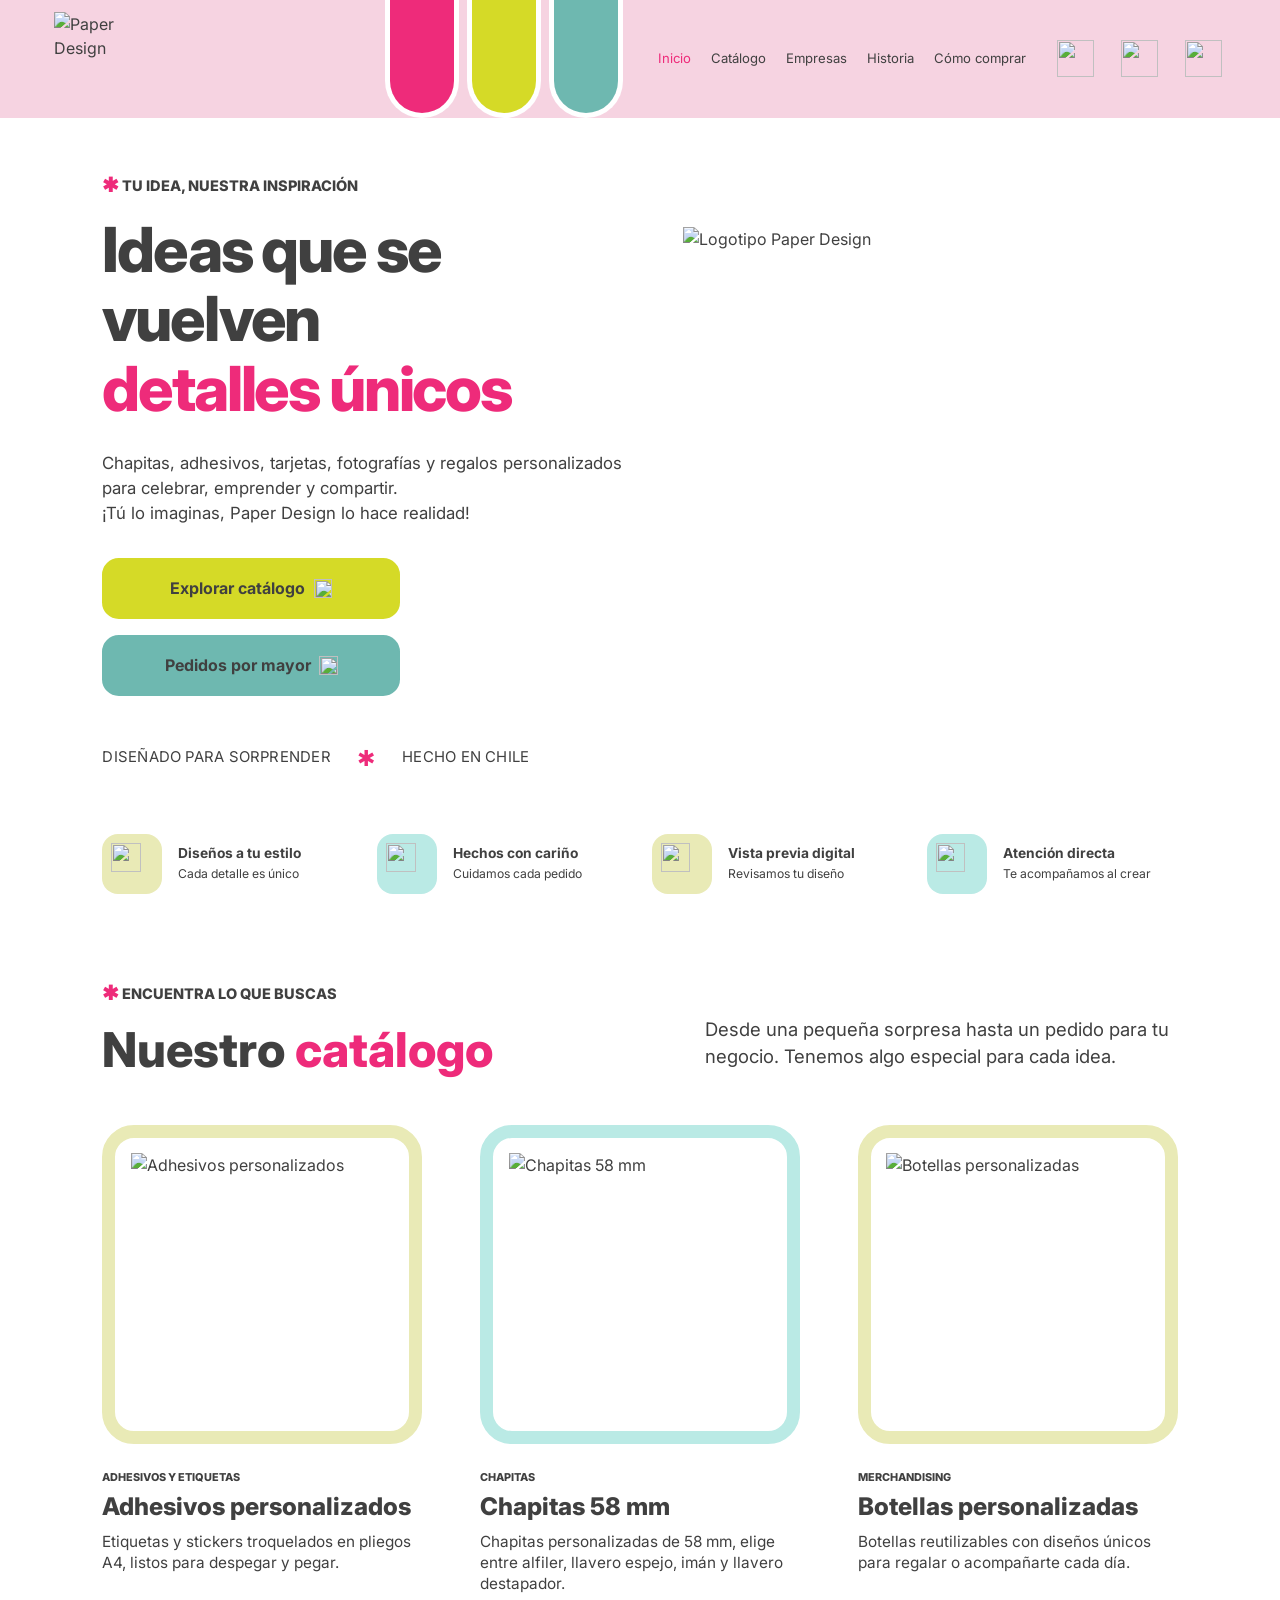
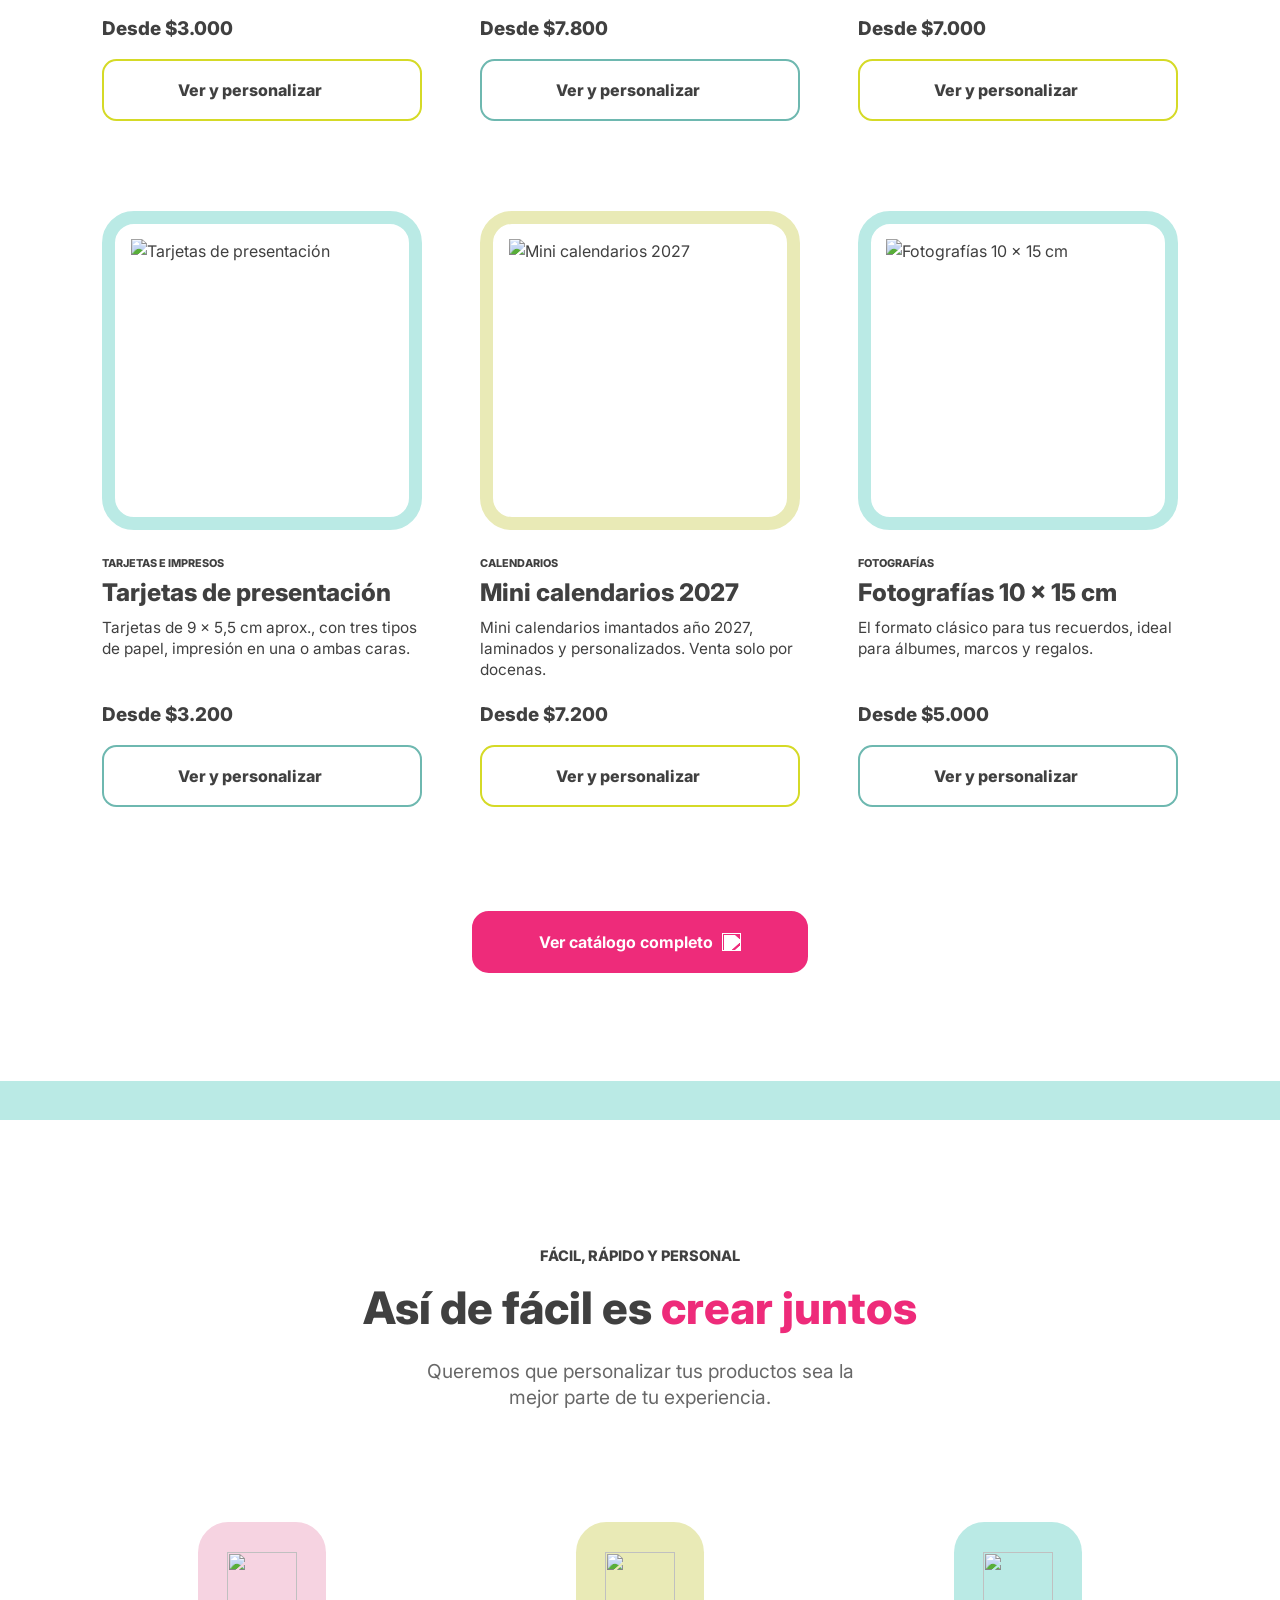
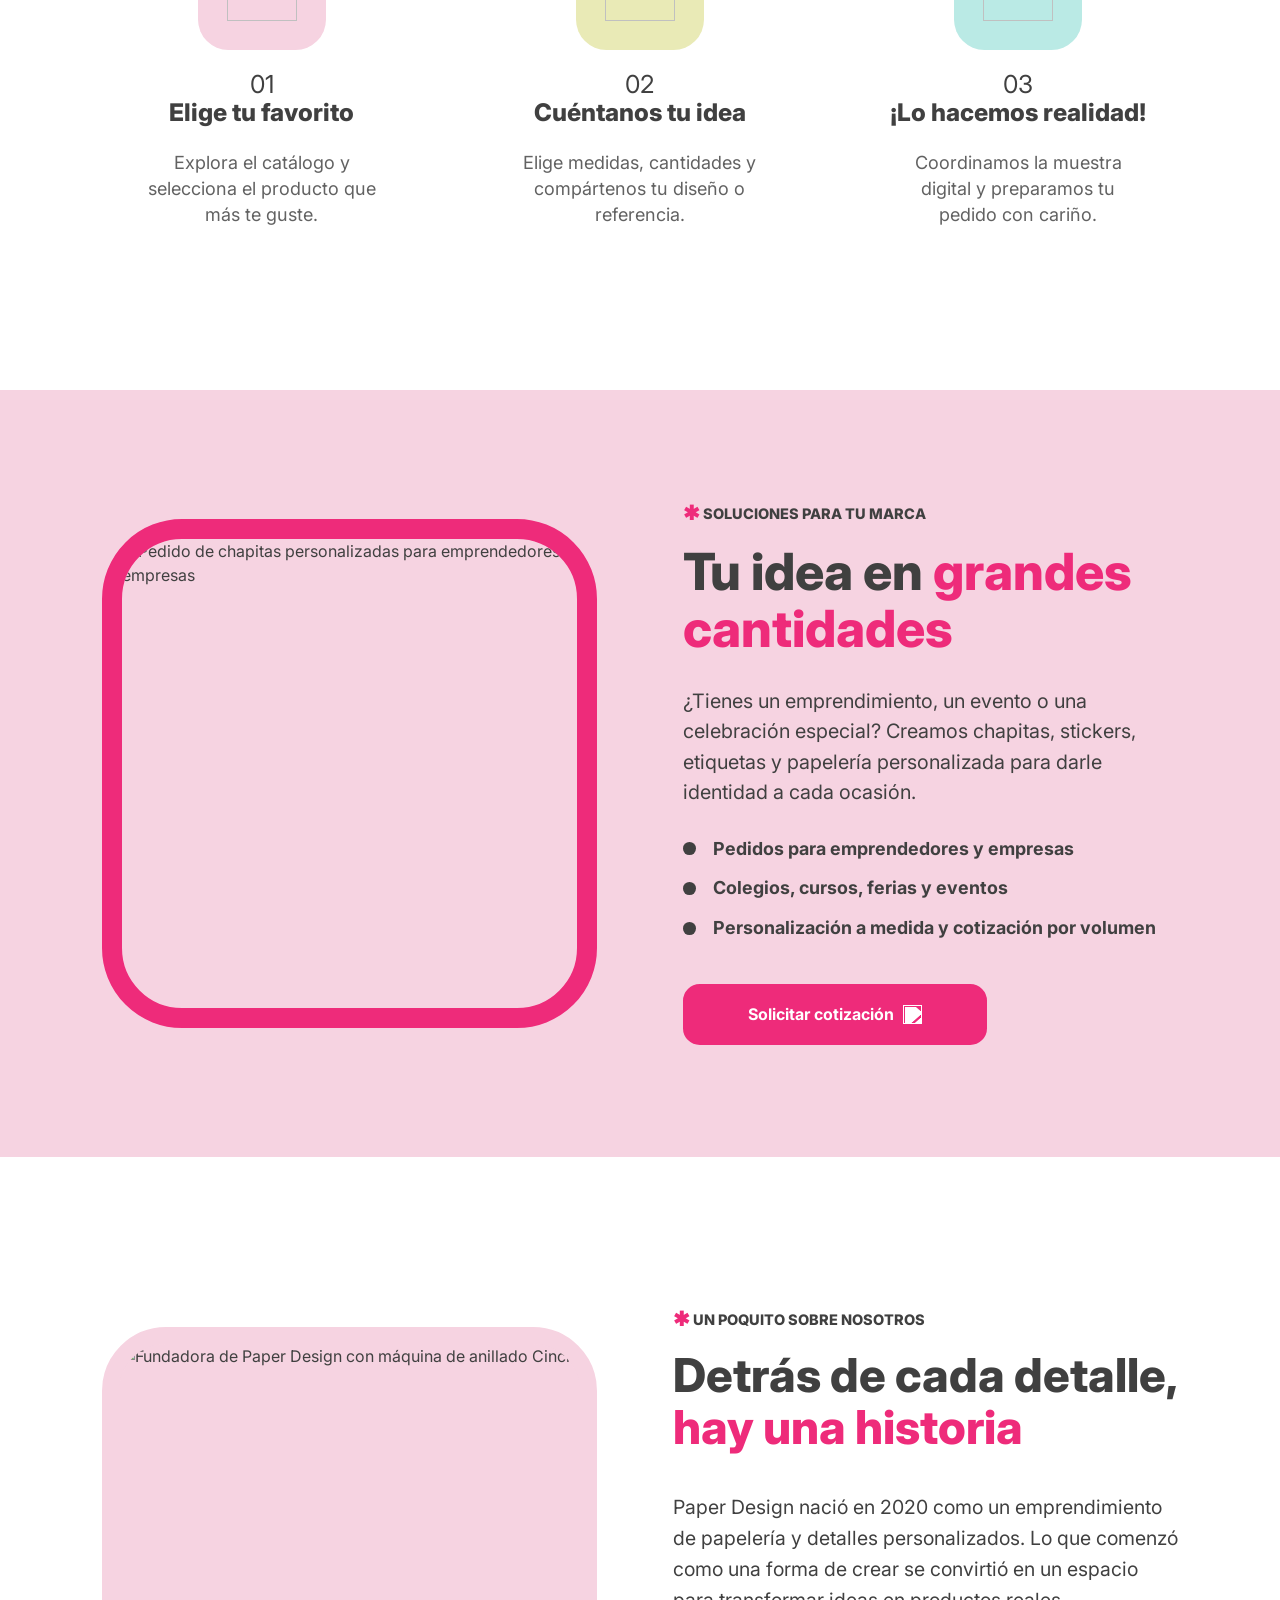
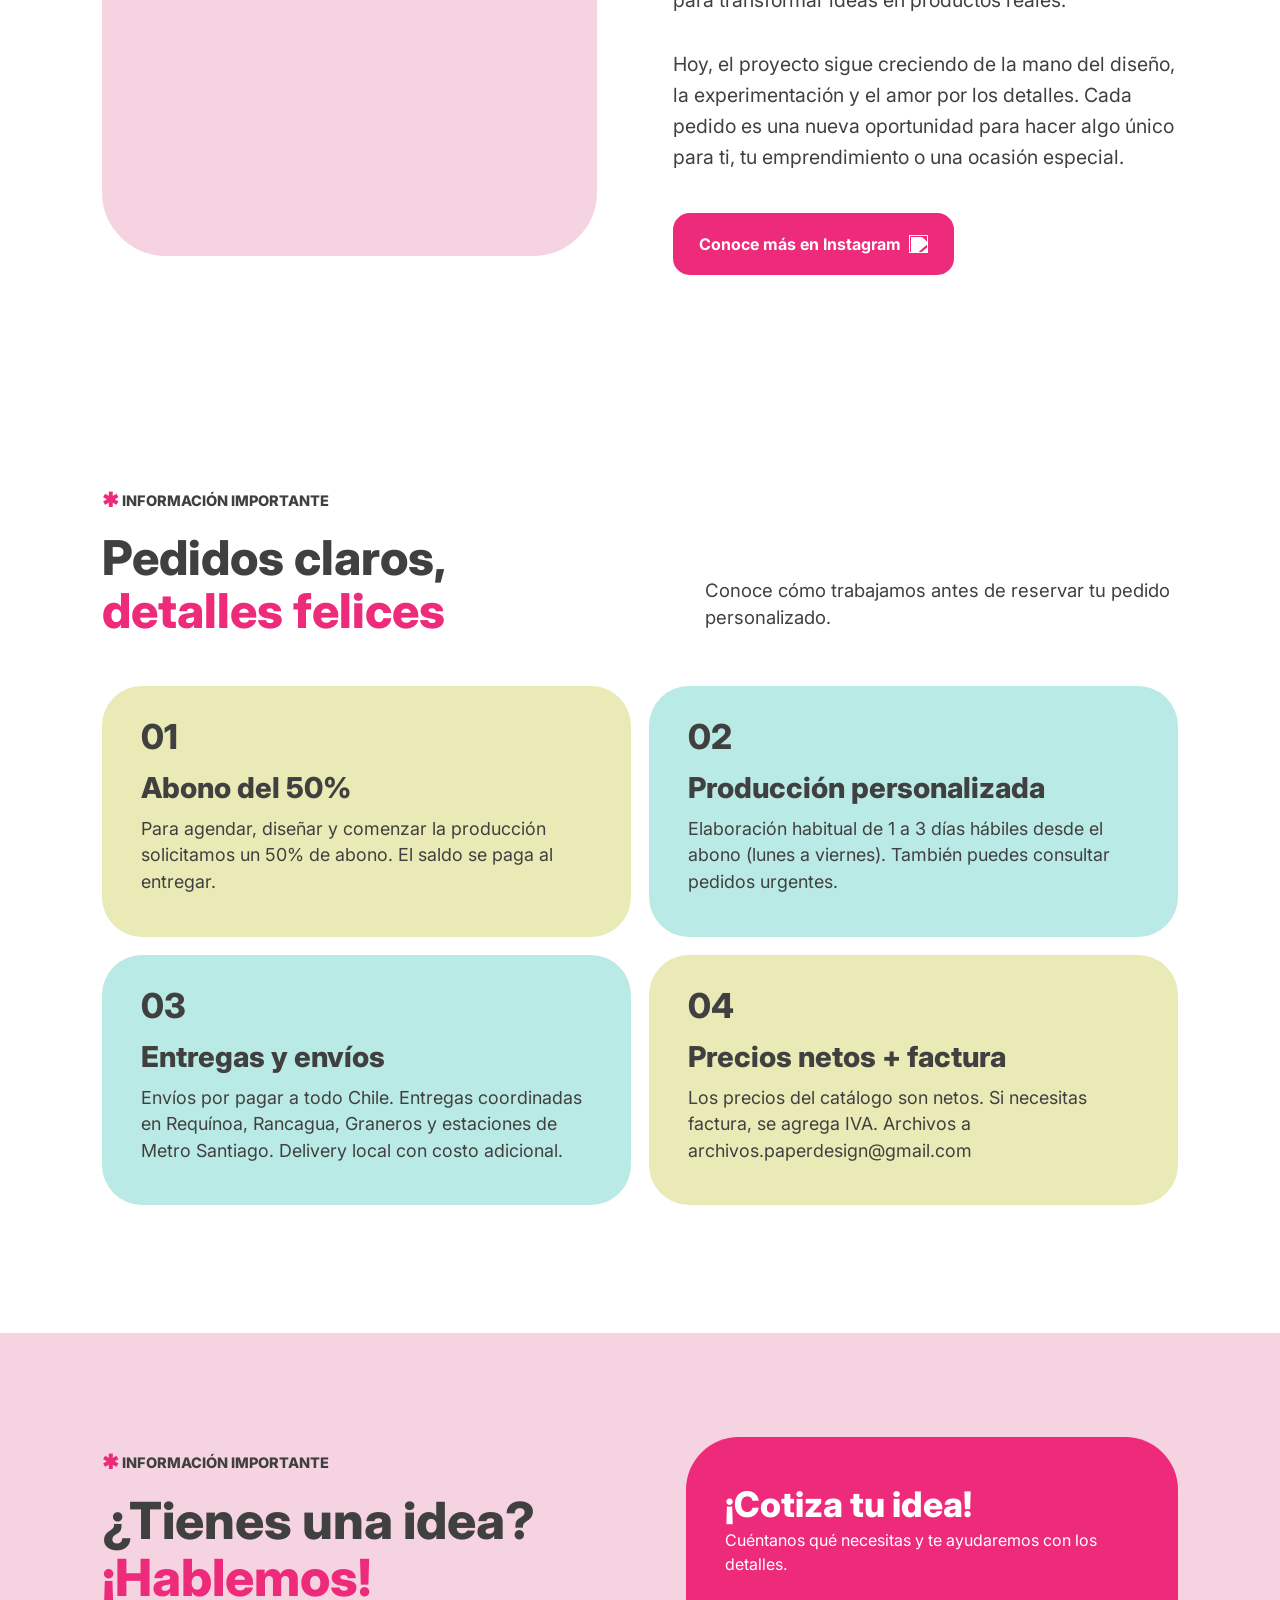
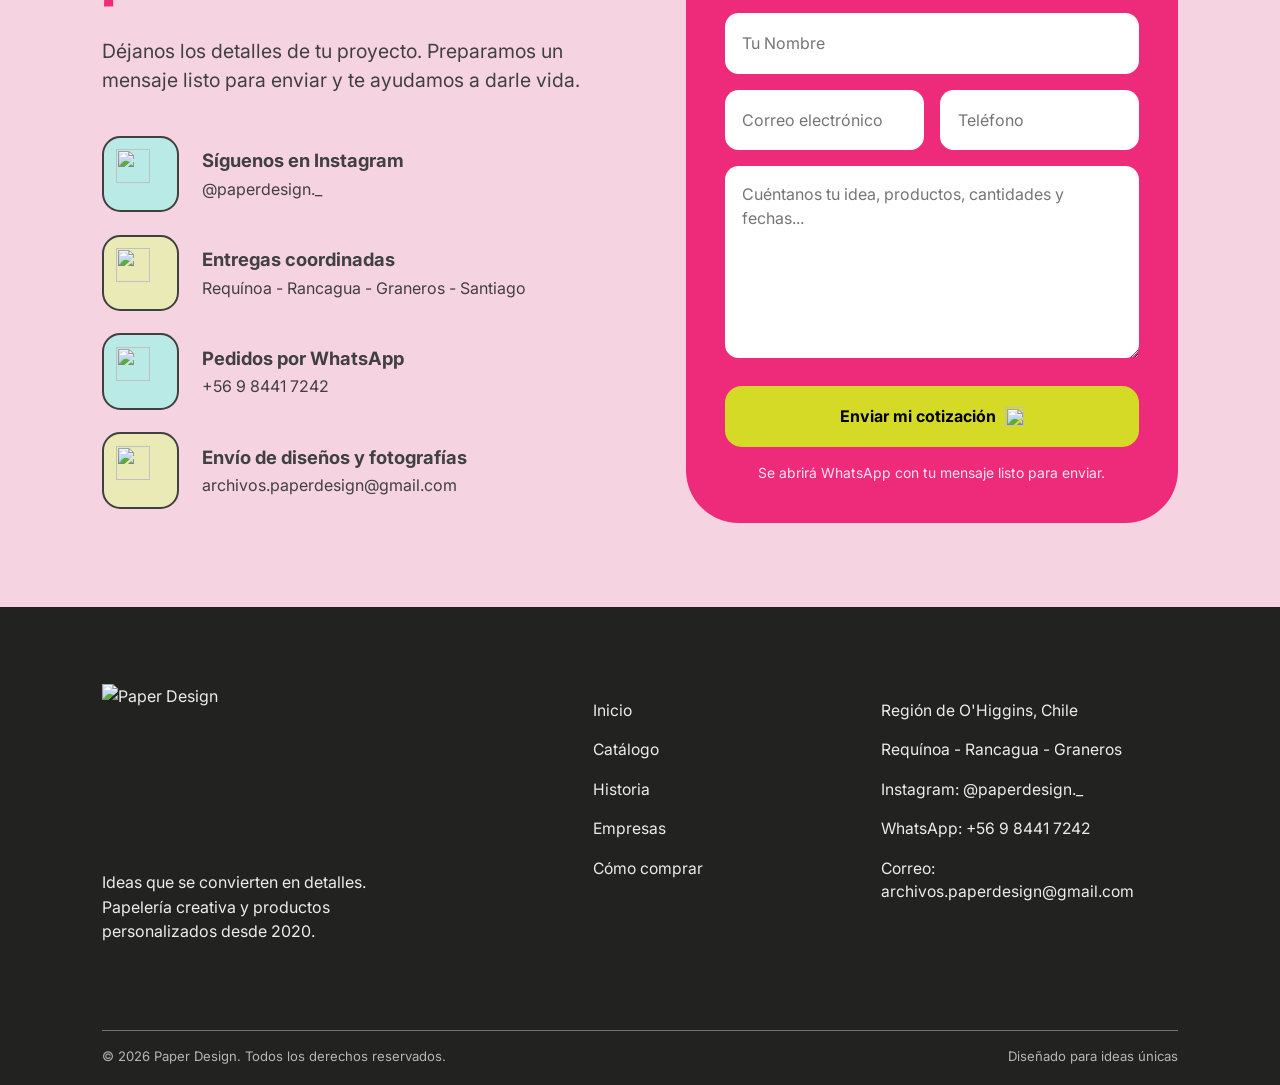
==== commit 2e51f92a: "Archivos finales examen archivos examen 23/11" ====
--- a/index.html
+++ b/index.html
@@ -5,21 +5,21 @@
   <meta name="viewport" content="width=device-width, initial-scale=1.0">
   <meta name="theme-color" content="#F6D3E1">
   <meta name="description" content="Paper Design, papelería creativa y productos personalizados desde 2020.">
-  <title>Paper Design</title>
+  <title>Inicio | Paper Design</title>
   <link rel="preconnect" href="https://fonts.googleapis.com">
   <link rel="preconnect" href="https://fonts.gstatic.com" crossorigin>
   <link href="https://fonts.googleapis.com/css2?family=Inter:wght@400;500;600;700;800;900&display=swap" rel="stylesheet">
   <link rel="stylesheet" href="style.css">
   <script src="script.js" defer></script>
 </head>
-<body>
+<body data-page="inicio">
   <a class="skip-link" href="#principal">Ir al contenido principal</a>
   <header class="site-header" id="cabecera">
     <div class="header-content">
-      <a class="brand" href="#inicio" aria-label="Paper Design, inicio"><img src="assets/marca/logo-paper-design.png" alt="Paper Design"></a>
+      <a class="brand" href="index.html#portada" aria-label="Paper Design, inicio"><img src="assets/marca/logo-paper-design.png" alt="Paper Design"></a>
       <div class="header-tabs" aria-hidden="true"><span class="header-tab pink"></span><span class="header-tab yellow"></span><span class="header-tab blue"></span></div>
       <nav class="header-links" aria-label="Navegación principal">
-        <a href="#inicio">Inicio</a><a href="#catalogo">Catálogo</a><a href="#empresas">Empresas</a><a href="#historia">Historia</a><a href="#como-comprar">Cómo comprar</a>
+        <a href="index.html#portada">Inicio</a><a href="catalogo.html">Catálogo</a><a href="index.html#empresas">Empresas</a><a href="index.html#historia">Historia</a><a href="index.html#como-comprar">Cómo comprar</a>
       </nav>
       <div class="header-icons">
         <button class="icon-control" type="button" id="search-open" aria-label="Buscar productos" title="Buscar productos"><img src="assets/iconos/lupa.png" alt=""></button>
@@ -28,7 +28,7 @@
       </div>
     </div>
     <nav class="menu-panel" id="menu-panel" aria-label="Menú desplegable" hidden>
-      <a href="#inicio">Inicio</a><a href="#catalogo">Catálogo</a><a href="#empresas">Empresas</a><a href="#historia">Historia</a><a href="#como-comprar">Cómo comprar</a>
+      <a href="index.html#portada">Inicio</a><a href="catalogo.html">Catálogo</a><a href="index.html#empresas">Empresas</a><a href="index.html#historia">Historia</a><a href="index.html#como-comprar">Cómo comprar</a>
     </nav>
   </header>
 
@@ -40,7 +40,7 @@
           <h1>Ideas que se vuelven<br><span>detalles únicos</span></h1>
           <p class="hero-paragraph">Chapitas, adhesivos, tarjetas, fotografías y regalos personalizados para celebrar, emprender y compartir.<br>¡Tú lo imaginas, Paper Design lo hace realidad!</p>
           <div class="hero-actions">
-            <a class="button solid-yellow" href="#catalogo">Explorar catálogo <img src="assets/iconos/flecha.png" alt=""></a>
+            <a class="button solid-yellow" href="catalogo.html">Explorar catálogo <img src="assets/iconos/flecha.png" alt=""></a>
             <a class="button solid-blue" href="#empresas">Pedidos por mayor <img src="assets/iconos/flecha.png" alt=""></a>
           </div>
           <p class="hero-epilogue">DISEÑADO PARA SORPRENDER <span>✱</span> HECHO EN CHILE</p>
@@ -58,7 +58,7 @@
       <section class="catalog-block container" id="catalogo-destacado">
         <div class="section-title-row"><div><p class="kicker"><span class="asterisk-inline">✱</span> ENCUENTRA LO QUE BUSCAS</p><h2>Nuestro <span>catálogo</span></h2></div><p>Desde una pequeña sorpresa hasta un pedido para tu negocio. Tenemos algo especial para cada idea.</p></div>
         <div class="product-grid" id="home-products"></div>
-        <div class="center-action"><a class="button solid-pink" href="#catalogo">Ver catálogo completo <img src="assets/iconos/flecha.png" alt=""></a></div>
+        <div class="center-action"><a class="button solid-pink" href="catalogo.html">Ver catálogo completo <img src="assets/iconos/flecha.png" alt=""></a></div>
       </section>
 
       <div class="turquoise-divider" aria-hidden="true"></div>
@@ -68,7 +68,7 @@
         <h2>Así de fácil es <span>crear juntos</span></h2>
         <p class="section-subtitle">Queremos que personalizar tus productos sea la<br> mejor parte de tu experiencia.</p>
         <div class="process-grid">
-          <article class="process-step"><span class="process-icon rose"><img src="assets/iconos/elegir.png" alt=""></span><span class="process-number">01</span><h3>Elije tu favorito</h3><p>Explora el catálogo y selecciona el producto que más te guste.</p></article>
+          <article class="process-step"><span class="process-icon rose"><img src="assets/iconos/elegir.png" alt=""></span><span class="process-number">01</span><h3>Elige tu favorito</h3><p>Explora el catálogo y selecciona el producto que más te guste.</p></article>
           <article class="process-step"><span class="process-icon yellow"><img src="assets/iconos/idear.png" alt=""></span><span class="process-number">02</span><h3>Cuéntanos tu idea</h3><p>Elige medidas, cantidades y compártenos tu diseño o referencia.</p></article>
           <article class="process-step"><span class="process-icon blue"><img src="assets/iconos/crear.png" alt=""></span><span class="process-number">03</span><h3>¡Lo hacemos realidad!</h3><p>Coordinamos la muestra digital y preparamos tu pedido con cariño.</p></article>
         </div>
@@ -97,22 +97,6 @@
       </section>
     </div>
 
-    <div class="page-view" id="page-catalog" data-view="catalogo" hidden>
-      <section class="catalog-block container full-catalog">
-        <div class="section-title-row"><div><p class="kicker"><span class="asterisk-inline">✱</span> ENCUENTRA LO QUE BUSCAS</p><h1>Nuestro <span>catálogo</span></h1></div><p>Desde una pequeña sorpresa hasta un pedido para tu negocio. Tenemos algo especial para cada idea.</p></div>
-        <div class="product-grid" id="catalog-products"></div>
-      </section>
-    </div>
-
-    <div class="page-view" id="page-product" data-view="producto" hidden>
-      <section class="product-detail container">
-        <div class="detail-layout">
-          <div class="detail-image-frame"><img id="detail-image" src="assets/productos/10.png" alt="Adhesivos personalizados"></div>
-          <div class="detail-info"><h1 id="detail-title">Adhesivos Personalizados</h1><p id="detail-description" class="detail-description"></p><div id="detail-options" class="detail-options"></div><div class="detail-purchase"><div><span>Precio estimado</span><strong id="detail-price">$4.000</strong></div><button class="button solid-yellow" type="button" id="detail-add">Añadir a cotización</button></div><small id="detail-helper">Valor estimado del conjunto seleccionado.</small></div>
-        </div>
-      </section>
-    </div>
-
     <section class="contact-section" id="contacto">
       <div class="container contact-grid">
         <div class="contact-text"><p class="kicker"><span class="asterisk-inline">✱</span> INFORMACIÓN IMPORTANTE</p><h2>¿Tienes una idea?<br><span>¡Hablemos!</span></h2><p>Déjanos los detalles de tu proyecto. Preparamos un mensaje listo para enviar y te ayudamos a darle vida.</p>
@@ -136,7 +120,7 @@
   </main>
 
   <footer class="site-footer">
-    <div class="container footer-grid"><div class="footer-brand"><a href="#inicio" aria-label="Paper Design, inicio"><img src="assets/marca/logo-paper-design.png" alt="Paper Design"></a><p>Ideas que se convierten en detalles.<br>Papelería creativa y productos<br>personalizados desde 2020.</p></div><nav class="footer-col" aria-label="Enlaces"><a href="#inicio">Inicio</a><a href="#catalogo">Catálogo</a><a href="#historia">Historia</a><a href="#empresas">Empresas</a><a href="#como-comprar">Cómo comprar</a></nav><div class="footer-col"><span>Región de O'Higgins, Chile</span><span>Requínoa - Rancagua - Graneros</span><a href="https://www.instagram.com/paperdesign._/" target="_blank" rel="noopener noreferrer">Instagram: @paperdesign._</a><a href="https://wa.me/56984417242" target="_blank" rel="noopener noreferrer">WhatsApp: +56 9 8441 7242</a><a href="mailto:archivos.paperdesign@gmail.com">Correo: archivos.paperdesign@gmail.com</a></div></div>
+    <div class="container footer-grid"><div class="footer-brand"><a href="index.html#portada" aria-label="Paper Design, inicio"><img src="assets/marca/logo-paper-design.png" alt="Paper Design"></a><p>Ideas que se convierten en detalles.<br>Papelería creativa y productos<br>personalizados desde 2020.</p></div><nav class="footer-col" aria-label="Enlaces"><a href="index.html#portada">Inicio</a><a href="catalogo.html">Catálogo</a><a href="index.html#historia">Historia</a><a href="index.html#empresas">Empresas</a><a href="index.html#como-comprar">Cómo comprar</a></nav><div class="footer-col"><span>Región de O'Higgins, Chile</span><span>Requínoa - Rancagua - Graneros</span><a href="https://www.instagram.com/paperdesign._/" target="_blank" rel="noopener noreferrer">Instagram: @paperdesign._</a><a href="https://wa.me/56984417242" target="_blank" rel="noopener noreferrer">WhatsApp: +56 9 8441 7242</a><a href="mailto:archivos.paperdesign@gmail.com">Correo: archivos.paperdesign@gmail.com</a></div></div>
     <div class="container footer-bottom"><span>© 2026 Paper Design. Todos los derechos reservados.</span><span>Diseñado para ideas únicas</span></div>
   </footer>
 
